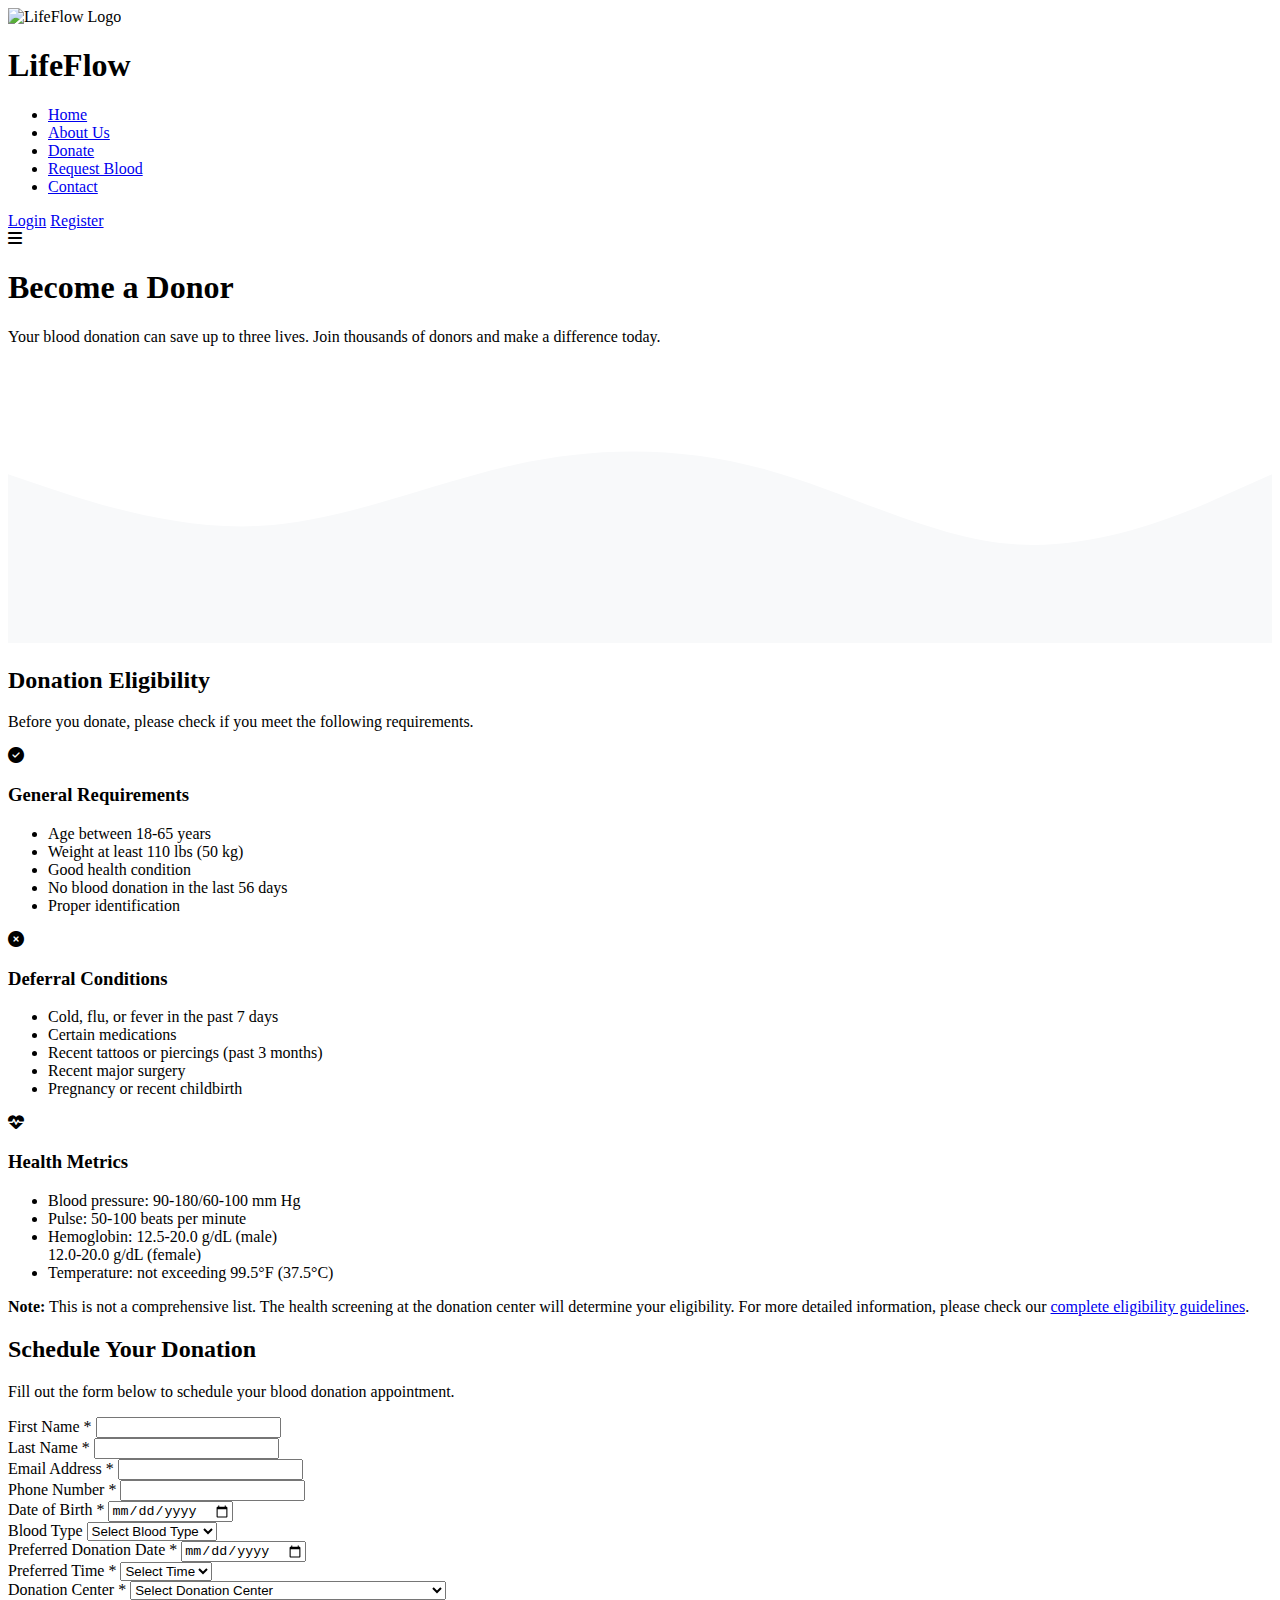
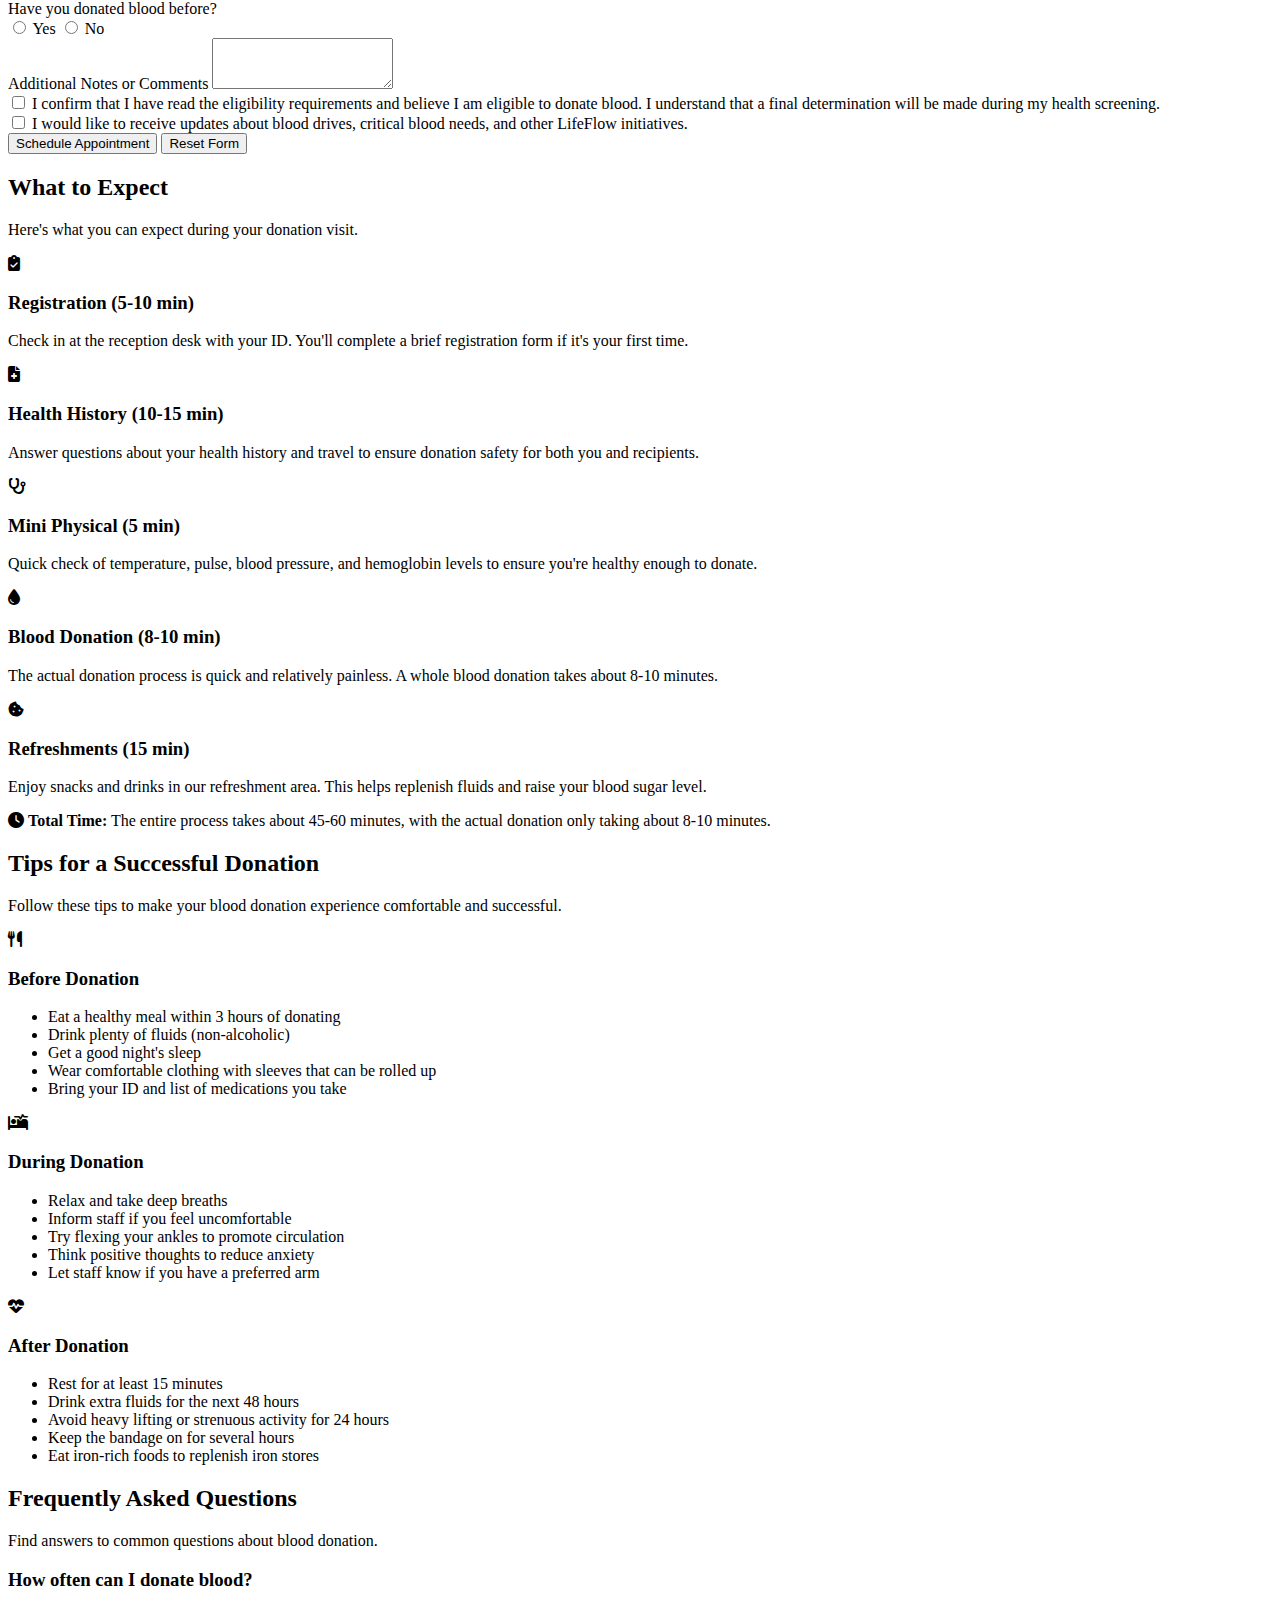
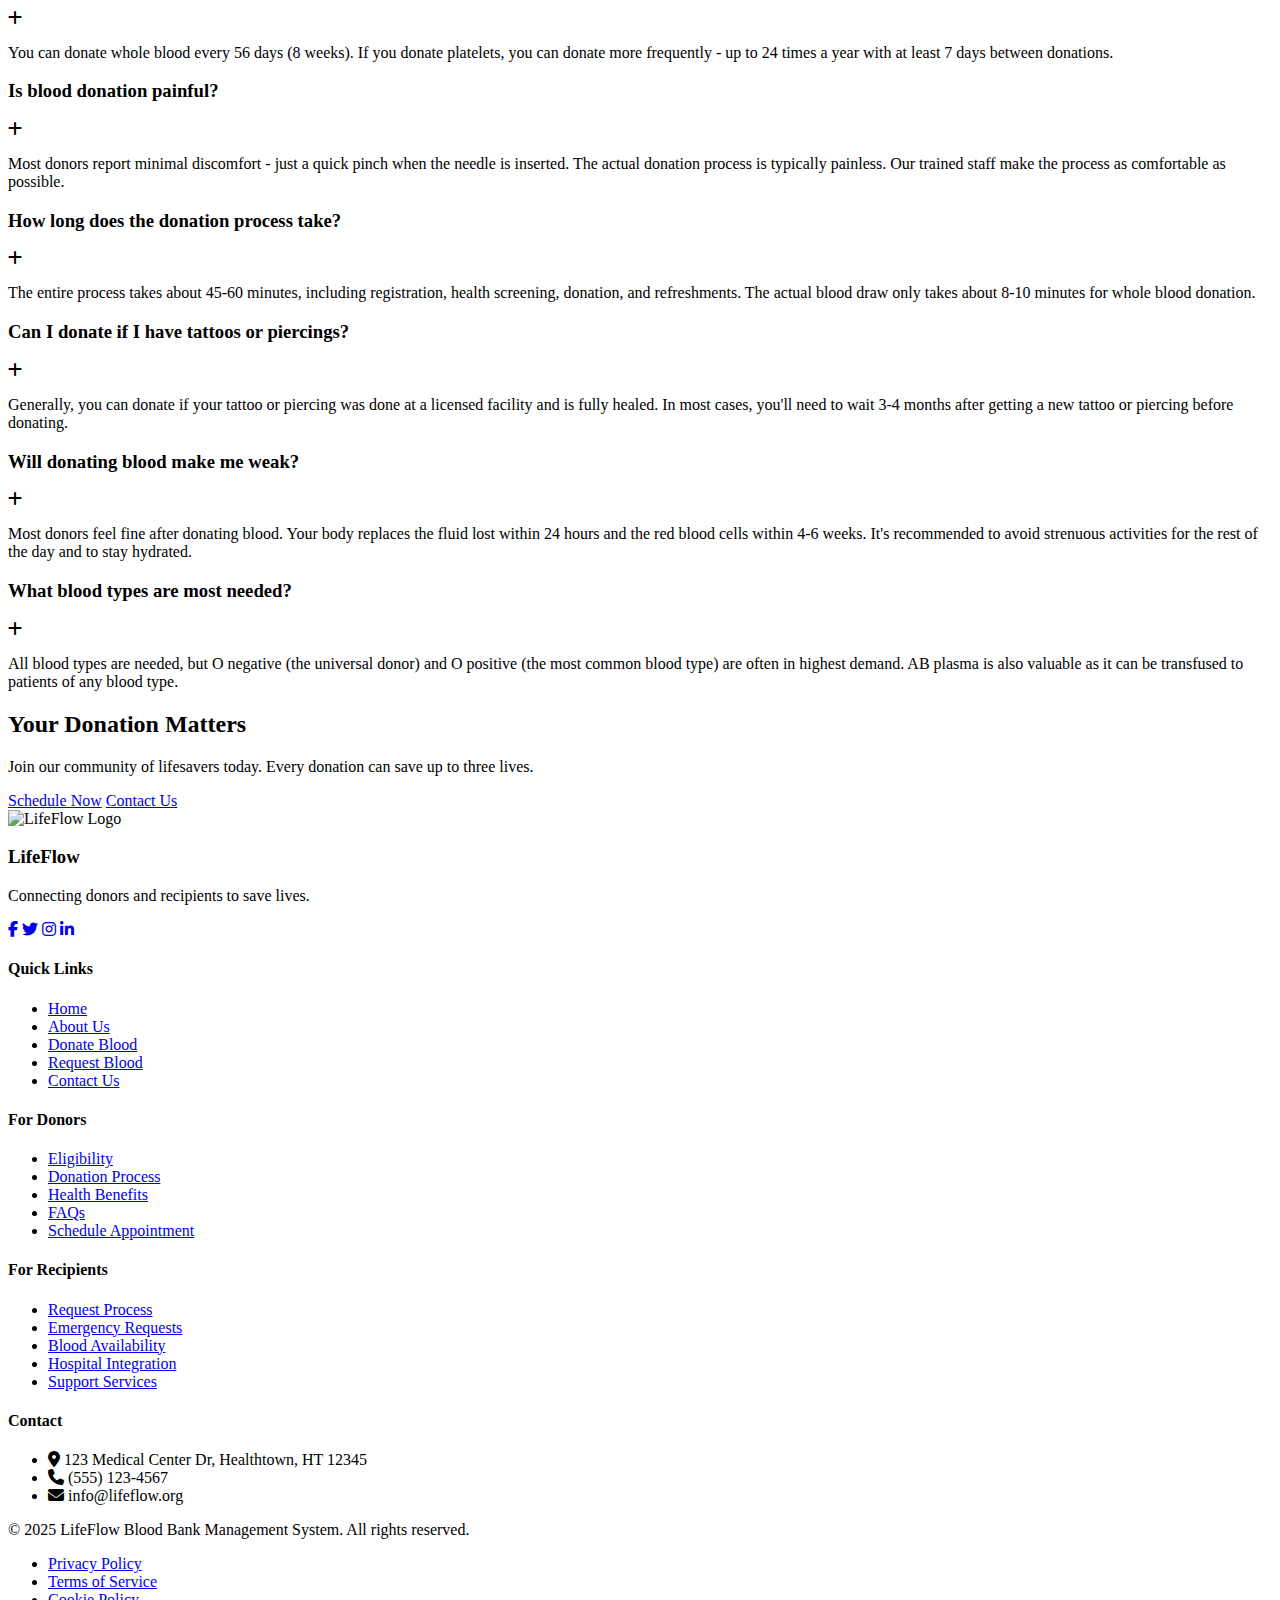
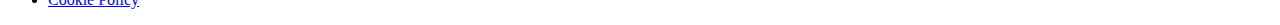
==== donor.html @ 6c585a9f "Create donor.html" ====
<!DOCTYPE html>
<html lang="en">
<head>
    <meta charset="UTF-8">
    <meta name="viewport" content="width=device-width, initial-scale=1.0">
    <title>Donate Blood - LifeFlow</title>
    <link rel="stylesheet" href="donor.css">
    <link rel="stylesheet" href="https://cdnjs.cloudflare.com/ajax/libs/font-awesome/6.4.0/css/all.min.css">
</head>
<body>
    <!-- Navigation -->
    <nav class="navbar">
        <div class="nav-container">
            <div class="logo">
                <img src="https://i.pinimg.com/736x/78/68/ae/7868ae606b11e951f28b683db70d41a6.jpg" alt="LifeFlow Logo">
                <h1>LifeFlow</h1>
            </div>
            
            <ul class="nav-links" id="navLinks">
                <li><a href="index.html">Home</a></li>
                <li><a href="#">About Us</a></li>
                <li><a href="#" class="active">Donate</a></li>
                <li><a href="#">Request Blood</a></li>
                <li><a href="#">Contact</a></li>
            </ul>
            
            <div class="nav-buttons">
                <a href="login.html" class="btn btn-outline">Login</a>
                <a href="register.html" class="btn btn-primary">Register</a>
            </div>
            
            <div class="hamburger" id="hamburger">
                <i class="fas fa-bars"></i>
            </div>
        </div>
    </nav>
    
    <!-- Donate Hero Section -->
    <section class="page-hero">
        <div class="shapes">
            <div class="shape shape-1"></div>
            <div class="shape shape-2"></div>
            <div class="shape shape-3"></div>
            <div class="shape shape-4"></div>
            <div class="shape shape-5"></div>
        </div>
        <div class="hero-content">
            <h1>Become a Donor</h1>
            <p>Your blood donation can save up to three lives. Join thousands of donors and make a difference today.</p>
        </div>
        <div class="hero-wave">
            <svg xmlns="http://www.w3.org/2000/svg" viewBox="0 0 1440 320">
                <path fill="#f8f9fa" fill-opacity="1" d="M0,128L48,144C96,160,192,192,288,186.7C384,181,480,139,576,117.3C672,96,768,96,864,122.7C960,149,1056,203,1152,208C1248,213,1344,171,1392,149.3L1440,128L1440,320L1392,320C1344,320,1248,320,1152,320C1056,320,960,320,864,320C768,320,672,320,576,320C480,320,384,320,288,320C192,320,96,320,48,320L0,320Z"></path>
            </svg>
        </div>
    </section>
    
    <!-- Eligibility Section -->
    <section class="eligibility-section">
        <div class="container">
            <div class="section-title">
                <h2>Donation Eligibility</h2>
                <p>Before you donate, please check if you meet the following requirements.</p>
            </div>
            
            <div class="eligibility-container">
                <div class="eligibility-card">
                    <div class="eligibility-icon">
                        <i class="fas fa-check-circle"></i>
                    </div>
                    <h3>General Requirements</h3>
                    <ul>
                        <li>Age between 18-65 years</li>
                        <li>Weight at least 110 lbs (50 kg)</li>
                        <li>Good health condition</li>
                        <li>No blood donation in the last 56 days</li>
                        <li>Proper identification</li>
                    </ul>
                </div>
                
                <div class="eligibility-card">
                    <div class="eligibility-icon">
                        <i class="fas fa-times-circle"></i>
                    </div>
                    <h3>Deferral Conditions</h3>
                    <ul>
                        <li>Cold, flu, or fever in the past 7 days</li>
                        <li>Certain medications</li>
                        <li>Recent tattoos or piercings (past 3 months)</li>
                        <li>Recent major surgery</li>
                        <li>Pregnancy or recent childbirth</li>
                    </ul>
                </div>
                
                <div class="eligibility-card">
                    <div class="eligibility-icon">
                        <i class="fas fa-heartbeat"></i>
                    </div>
                    <h3>Health Metrics</h3>
                    <ul>
                        <li>Blood pressure: 90-180/60-100 mm Hg</li>
                        <li>Pulse: 50-100 beats per minute</li>
                        <li>Hemoglobin: 12.5-20.0 g/dL (male)<br>12.0-20.0 g/dL (female)</li>
                        <li>Temperature: not exceeding 99.5°F (37.5°C)</li>
                    </ul>
                </div>
            </div>
            
            <div class="eligibility-note">
                <p><strong>Note:</strong> This is not a comprehensive list. The health screening at the donation center will determine your eligibility. For more detailed information, please check our <a href="#">complete eligibility guidelines</a>.</p>
            </div>
        </div>
    </section>
    
    <!-- Donation Form Section -->
    <section class="donation-form-section">
        <div class="container">
            <div class="section-title">
                <h2>Schedule Your Donation</h2>
                <p>Fill out the form below to schedule your blood donation appointment.</p>
            </div>
            
            <div class="form-container">
                <form id="donationForm">
                    <div class="form-row">
                        <div class="form-group">
                            <label for="firstName">First Name <span class="required">*</span></label>
                            <input type="text" id="firstName" name="firstName" required>
                        </div>
                        <div class="form-group">
                            <label for="lastName">Last Name <span class="required">*</span></label>
                            <input type="text" id="lastName" name="lastName" required>
                        </div>
                    </div>
                    
                    <div class="form-row">
                        <div class="form-group">
                            <label for="email">Email Address <span class="required">*</span></label>
                            <input type="email" id="email" name="email" required>
                        </div>
                        <div class="form-group">
                            <label for="phone">Phone Number <span class="required">*</span></label>
                            <input type="tel" id="phone" name="phone" required>
                        </div>
                    </div>
                    
                    <div class="form-row">
                        <div class="form-group">
                            <label for="dob">Date of Birth <span class="required">*</span></label>
                            <input type="date" id="dob" name="dob" required>
                        </div>
                        <div class="form-group">
                            <label for="bloodType">Blood Type</label>
                            <select id="bloodType" name="bloodType">
                                <option value="">Select Blood Type</option>
                                <option value="A+">A+</option>
                                <option value="A-">A-</option>
                                <option value="B+">B+</option>
                                <option value="B-">B-</option>
                                <option value="AB+">AB+</option>
                                <option value="AB-">AB-</option>
                                <option value="O+">O+</option>
                                <option value="O-">O-</option>
                                <option value="unknown">I don't know</option>
                            </select>
                        </div>
                    </div>
                    
                    <div class="form-row">
                        <div class="form-group">
                            <label for="donationDate">Preferred Donation Date <span class="required">*</span></label>
                            <input type="date" id="donationDate" name="donationDate" required>
                        </div>
                        <div class="form-group">
                            <label for="donationTime">Preferred Time <span class="required">*</span></label>
                            <select id="donationTime" name="donationTime" required>
                                <option value="">Select Time</option>
                                <option value="9:00">9:00 AM</option>
                                <option value="10:00">10:00 AM</option>
                                <option value="11:00">11:00 AM</option>
                                <option value="12:00">12:00 PM</option>
                                <option value="13:00">1:00 PM</option>
                                <option value="14:00">2:00 PM</option>
                                <option value="15:00">3:00 PM</option>
                                <option value="16:00">4:00 PM</option>
                                <option value="17:00">5:00 PM</option>
                            </select>
                        </div>
                    </div>
                    
                    <div class="form-row">
                        <div class="form-group full-width">
                            <label for="donationCenter">Donation Center <span class="required">*</span></label>
                            <select id="donationCenter" name="donationCenter" required>
                                <option value="">Select Donation Center</option>
                                <option value="main">LifeFlow Main Center - 123 Medical Center Dr</option>
                                <option value="downtown">Downtown Branch - 456 Central Ave</option>
                                <option value="westside">Westside Medical Plaza - 789 Western Blvd</option>
                                <option value="eastside">Eastside Community Hospital - 321 Eastern Pkwy</option>
                                <option value="mobile">Mobile Blood Drive (Check Calendar)</option>
                            </select>
                        </div>
                    </div>
                    
                    <div class="form-row">
                        <div class="form-group full-width">
                            <label for="previousDonation">Have you donated blood before?</label>
                            <div class="radio-group">
                                <label><input type="radio" name="previousDonation" value="yes"> Yes</label>
                                <label><input type="radio" name="previousDonation" value="no"> No</label>
                            </div>
                        </div>
                    </div>
                    
                    <div class="form-row" id="lastDonationRow" style="display: none;">
                        <div class="form-group full-width">
                            <label for="lastDonation">When was your last donation? (Approximate)</label>
                            <input type="date" id="lastDonation" name="lastDonation">
                        </div>
                    </div>
                    
                    <div class="form-row">
                        <div class="form-group full-width">
                            <label for="additionalNotes">Additional Notes or Comments</label>
                            <textarea id="additionalNotes" name="additionalNotes" rows="3"></textarea>
                        </div>
                    </div>
                    
                    <div class="form-row">
                        <div class="form-group full-width">
                            <label class="checkbox-container">
                                <input type="checkbox" id="termsAgree" name="termsAgree" required>
                                <span class="checkmark"></span>
                                I confirm that I have read the eligibility requirements and believe I am eligible to donate blood. I understand that a final determination will be made during my health screening.
                            </label>
                        </div>
                    </div>
                    
                    <div class="form-row">
                        <div class="form-group full-width">
                            <label class="checkbox-container">
                                <input type="checkbox" id="contactConsent" name="contactConsent">
                                <span class="checkmark"></span>
                                I would like to receive updates about blood drives, critical blood needs, and other LifeFlow initiatives.
                            </label>
                        </div>
                    </div>
                    
                    <div class="form-buttons">
                        <button type="submit" class="btn btn-primary">Schedule Appointment</button>
                        <button type="reset" class="btn btn-outline">Reset Form</button>
                    </div>
                </form>
            </div>
        </div>
    </section>
    
    <!-- What to Expect Section -->
    <section class="expect-section">
        <div class="container">
            <div class="section-title">
                <h2>What to Expect</h2>
                <p>Here's what you can expect during your donation visit.</p>
            </div>
            
            <div class="timeline">
                <div class="timeline-item">
                    <div class="timeline-dot"></div>
                    <div class="timeline-content">
                        <div class="timeline-icon">
                            <i class="fas fa-clipboard-check"></i>
                        </div>
                        <h3>Registration (5-10 min)</h3>
                        <p>Check in at the reception desk with your ID. You'll complete a brief registration form if it's your first time.</p>
                    </div>
                </div>
                
                <div class="timeline-item">
                    <div class="timeline-dot"></div>
                    <div class="timeline-content">
                        <div class="timeline-icon">
                            <i class="fas fa-file-medical"></i>
                        </div>
                        <h3>Health History (10-15 min)</h3>
                        <p>Answer questions about your health history and travel to ensure donation safety for both you and recipients.</p>
                    </div>
                </div>
                
                <div class="timeline-item">
                    <div class="timeline-dot"></div>
                    <div class="timeline-content">
                        <div class="timeline-icon">
                            <i class="fas fa-stethoscope"></i>
                        </div>
                        <h3>Mini Physical (5 min)</h3>
                        <p>Quick check of temperature, pulse, blood pressure, and hemoglobin levels to ensure you're healthy enough to donate.</p>
                    </div>
                </div>
                
                <div class="timeline-item">
                    <div class="timeline-dot"></div>
                    <div class="timeline-content">
                        <div class="timeline-icon">
                            <i class="fas fa-tint"></i>
                        </div>
                        <h3>Blood Donation (8-10 min)</h3>
                        <p>The actual donation process is quick and relatively painless. A whole blood donation takes about 8-10 minutes.</p>
                    </div>
                </div>
                
                <div class="timeline-item">
                    <div class="timeline-dot"></div>
                    <div class="timeline-content">
                        <div class="timeline-icon">
                            <i class="fas fa-cookie-bite"></i>
                        </div>
                        <h3>Refreshments (15 min)</h3>
                        <p>Enjoy snacks and drinks in our refreshment area. This helps replenish fluids and raise your blood sugar level.</p>
                    </div>
                </div>
            </div>
            
            <div class="expect-note">
                <p><i class="fas fa-clock"></i> <strong>Total Time:</strong> The entire process takes about 45-60 minutes, with the actual donation only taking about 8-10 minutes.</p>
            </div>
        </div>
    </section>
    
    <!-- Tips Section -->
    <section class="tips-section">
        <div class="container">
            <div class="section-title">
                <h2>Tips for a Successful Donation</h2>
                <p>Follow these tips to make your blood donation experience comfortable and successful.</p>
            </div>
            
            <div class="tips-container">
                <div class="tip-card">
                    <div class="tip-icon">
                        <i class="fas fa-utensils"></i>
                    </div>
                    <h3>Before Donation</h3>
                    <ul>
                        <li>Eat a healthy meal within 3 hours of donating</li>
                        <li>Drink plenty of fluids (non-alcoholic)</li>
                        <li>Get a good night's sleep</li>
                        <li>Wear comfortable clothing with sleeves that can be rolled up</li>
                        <li>Bring your ID and list of medications you take</li>
                    </ul>
                </div>
                
                <div class="tip-card">
                    <div class="tip-icon">
                        <i class="fas fa-procedures"></i>
                    </div>
                    <h3>During Donation</h3>
                    <ul>
                        <li>Relax and take deep breaths</li>
                        <li>Inform staff if you feel uncomfortable</li>
                        <li>Try flexing your ankles to promote circulation</li>
                        <li>Think positive thoughts to reduce anxiety</li>
                        <li>Let staff know if you have a preferred arm</li>
                    </ul>
                </div>
                
                <div class="tip-card">
                    <div class="tip-icon">
                        <i class="fas fa-heartbeat"></i>
                    </div>
                    <h3>After Donation</h3>
                    <ul>
                        <li>Rest for at least 15 minutes</li>
                        <li>Drink extra fluids for the next 48 hours</li>
                        <li>Avoid heavy lifting or strenuous activity for 24 hours</li>
                        <li>Keep the bandage on for several hours</li>
                        <li>Eat iron-rich foods to replenish iron stores</li>
                    </ul>
                </div>
            </div>
        </div>
    </section>
    
    <!-- FAQ Section -->
    <section class="faq-section">
        <div class="container">
            <div class="section-title">
                <h2>Frequently Asked Questions</h2>
                <p>Find answers to common questions about blood donation.</p>
            </div>
            
            <div class="accordion-container">
                <div class="accordion-item">
                    <div class="accordion-header">
                        <h3>How often can I donate blood?</h3>
                        <span class="accordion-icon"><i class="fas fa-plus"></i></span>
                    </div>
                    <div class="accordion-content">
                        <p>You can donate whole blood every 56 days (8 weeks). If you donate platelets, you can donate more frequently - up to 24 times a year with at least 7 days between donations.</p>
                    </div>
                </div>
                
                <div class="accordion-item">
                    <div class="accordion-header">
                        <h3>Is blood donation painful?</h3>
                        <span class="accordion-icon"><i class="fas fa-plus"></i></span>
                    </div>
                    <div class="accordion-content">
                        <p>Most donors report minimal discomfort - just a quick pinch when the needle is inserted. The actual donation process is typically painless. Our trained staff make the process as comfortable as possible.</p>
                    </div>
                </div>
                
                <div class="accordion-item">
                    <div class="accordion-header">
                        <h3>How long does the donation process take?</h3>
                        <span class="accordion-icon"><i class="fas fa-plus"></i></span>
                    </div>
                    <div class="accordion-content">
                        <p>The entire process takes about 45-60 minutes, including registration, health screening, donation, and refreshments. The actual blood draw only takes about 8-10 minutes for whole blood donation.</p>
                    </div>
                </div>
                
                <div class="accordion-item">
                    <div class="accordion-header">
                        <h3>Can I donate if I have tattoos or piercings?</h3>
                        <span class="accordion-icon"><i class="fas fa-plus"></i></span>
                    </div>
                    <div class="accordion-content">
                        <p>Generally, you can donate if your tattoo or piercing was done at a licensed facility and is fully healed. In most cases, you'll need to wait 3-4 months after getting a new tattoo or piercing before donating.</p>
                    </div>
                </div>
                
                <div class="accordion-item">
                    <div class="accordion-header">
                        <h3>Will donating blood make me weak?</h3>
                        <span class="accordion-icon"><i class="fas fa-plus"></i></span>
                    </div>
                    <div class="accordion-content">
                        <p>Most donors feel fine after donating blood. Your body replaces the fluid lost within 24 hours and the red blood cells within 4-6 weeks. It's recommended to avoid strenuous activities for the rest of the day and to stay hydrated.</p>
                    </div>
                </div>
                
                <div class="accordion-item">
                    <div class="accordion-header">
                        <h3>What blood types are most needed?</h3>
                        <span class="accordion-icon"><i class="fas fa-plus"></i></span>
                    </div>
                    <div class="accordion-content">
                        <p>All blood types are needed, but O negative (the universal donor) and O positive (the most common blood type) are often in highest demand. AB plasma is also valuable as it can be transfused to patients of any blood type.</p>
                    </div>
                </div>
            </div>
        </div>
    </section>
    
    <!-- Call to Action -->
    <section class="cta-section">
        <div class="container">
            <div class="cta-content">
                <h2>Your Donation Matters</h2>
                <p>Join our community of lifesavers today. Every donation can save up to three lives.</p>
                <div class="cta-buttons">
                    <a href="#" class="btn btn-primary">Schedule Now</a>
                    <a href="#" class="btn btn-outline-light">Contact Us</a>
                </div>
            </div>
        </div>
    </section>
    
    <!-- Footer -->
    <footer class="footer">
        <div class="container">
            <div class="footer-content">
                <div class="footer-logo">
                    <img src="https://i.pinimg.com/736x/78/68/ae/7868ae606b11e951f28b683db70d41a6.jpg" alt="LifeFlow Logo">
                    <h3>LifeFlow</h3>
                    <p>Connecting donors and recipients to save lives.</p>
                    <div class="social-icons">
                        <a href="#"><i class="fab fa-facebook-f"></i></a>
                        <a href="#"><i class="fab fa-twitter"></i></a>
                        <a href="#"><i class="fab fa-instagram"></i></a>
                        <a href="#"><i class="fab fa-linkedin-in"></i></a>
                    </div>
                </div>
                
                <div class="footer-links">
                    <div class="footer-links-column">
                        <h4>Quick Links</h4>
                        <ul>
                            <li><a href="index.html">Home</a></li>
                            <li><a href="#">About Us</a></li>
                            <li><a href="#">Donate Blood</a></li>
                            <li><a href="#">Request Blood</a></li>
                            <li><a href="#">Contact Us</a></li>
                        </ul>
                    </div>
                    
                    <div class="footer-links-column">
                        <h4>For Donors</h4>
                        <ul>
                            <li><a href="#">Eligibility</a></li>
                            <li><a href="#">Donation Process</a></li>
                            <li><a href="#">Health Benefits</a></li>
                            <li><a href="#">FAQs</a></li>
                            <li><a href="#">Schedule Appointment</a></li>
                        </ul>
                    </div>
                    
                    <div class="footer-links-column">
                        <h4>For Recipients</h4>
                        <ul>
                            <li><a href="#">Request Process</a></li>
                            <li><a href="#">Emergency Requests</a></li>
                            <li><a href="#">Blood Availability</a></li>
                            <li><a href="#">Hospital Integration</a></li>
                            <li><a href="#">Support Services</a></li>
                        </ul>
                    </div>
                    
                    <div class="footer-links-column">
                        <h4>Contact</h4>
                        <ul class="contact-info">
                            <li><i class="fas fa-map-marker-alt"></i> 123 Medical Center Dr, Healthtown, HT 12345</li>
                            <li><i class="fas fa-phone"></i> (555) 123-4567</li>
                            <li><i class="fas fa-envelope"></i> info@lifeflow.org</li>
                        </ul>
                    </div>
                </div>
            </div>
            
            <div class="footer-bottom">
                <p>&copy; 2025 LifeFlow Blood Bank Management System. All rights reserved.</p>
                <ul class="footer-bottom-links">
                    <li><a href="#">Privacy Policy</a></li>
                    <li><a href="#">Terms of Service</a></li>
                    <li><a href="#">Cookie Policy</a></li>
                </ul>
            </div>
        </div>
    </footer>
    
    <script>
        document.addEventListener('DOMContentLoaded', function() {
            // Mobile Navigation Toggle
            const hamburger = document.getElementById('hamburger');
            const navLinks = document.getElementById('navLinks');
            
            if (hamburger && navLinks) {
                hamburger.addEventListener('click', function() {
                    navLinks.classList.toggle('active');
                });
            }
            
            // Show/hide last donation date field based on previous donation selection
            const previousDonationRadios = document.querySelectorAll('input[name="previousDonation"]');
            const lastDonationRow = document.getElementById('lastDonationRow');
            
            previousDonationRadios.forEach(radio => {
                radio.addEventListener('change', function() {
                    if (this.value === 'yes') {
                        lastDonationRow.style.display = 'flex';
                    } else {
                        lastDonationRow.style.display = 'none';
                    }
                });
            });
            
            // Form validation and submission
            const donationForm = document.getElementById('donationForm');
            
            if (donationForm) {
                donationForm.addEventListener('submit', function(e) {
                    e.preventDefault();
                    
                    // Basic validation
                    const firstName = document.getElementById('firstName').value;
                    const lastName = document.getElementById('lastName').value;
                    const email = document.getElementById('email').value;
                    const phone = document.getElementById('phone').value;
                    const dob = document.getElementById('dob').value;
                    const donationDate = document.getElementById('donationDate').value;
                    const donationTime = document.getElementById('donationTime').value;
                    const donationCenter = document.getElementById('donationCenter').value;
                    const termsAgree = document.getElementById('termsAgree').checked;
                    
                    if (!firstName || !lastName || !email || !phone || !dob || !donationDate || !donationTime || !donationCenter || !termsAgree) {
                        alert('Please fill in all required fields.');
                        return;
                    }
                    
                    // Calculate age from DOB
                    const birthDate = new Date(dob);
                    const today = new Date();
                    let age = today.getFullYear() - birthDate.getFullYear();
                    const monthDiff = today.getMonth() - birthDate.getMonth();
                    
                    if (monthDiff < 0 || (monthDiff === 0 && today.getDate() < birthDate.getDate())) {
                        age--;
                    }
                    
                    // Check age eligibility
                    if (age < 18 || age > 65) {
                        alert('You must be between 18 and 65 years old to donate blood.');
                        return;
                    }
                    
                    // Validate email format
                    const emailPattern = /^[^\s@]+@[^\s@]+\.[^\s@]+$/;
                    if (!emailPattern.test(email)) {
                        alert('Please enter a valid email address.');
                        return;
                    }
                    
                    // Check that donation date is not in the past
                    const selectedDate = new Date(donationDate);
                    if (selectedDate < new Date().setHours(0, 0, 0, 0)) {
                        alert('Please select a future date for your donation.');
                        return;
                    }
                    
                    // If everything is valid, show success message
                    alert('Thank you! Your donation appointment has been scheduled. You will receive a confirmation email shortly.');
                    donationForm.reset();
                });
            }
            
            // Accordion functionality for FAQs
            const accordionHeaders = document.querySelectorAll('.accordion-header');
            
            accordionHeaders.forEach(header => {
                header.addEventListener('click', function() {
                    this.classList.toggle('active');
                    const content = this.nextElementSibling;
                    const icon = this.querySelector('.accordion-icon i');
                    
                    if (content.style.maxHeight) {
                        content.style.maxHeight = null;
                        icon.classList.remove('fa-minus');
                        icon.classList.add('fa-plus');
                    } else {
                        content.style.maxHeight = content.scrollHeight + 'px';
                        icon.classList.remove('fa-plus');
                        icon.classList.add('fa-minus');
                    }
                });
            });
            
            // Scroll animations
            const elementsToAnimate = document.querySelectorAll('.eligibility-card, .tip-card, .timeline-item, .section-title');
            
            const observer = new IntersectionObserver((entries) => {
                entries.forEach(entry => {
                    if (entry.isIntersecting) {
                        entry.target.classList.add('animate');
                        observer.unobserve(entry.target);
                    }
                });
            }, {
                threshold: 0.1
            });
            
            elementsToAnimate.forEach(element => {
                observer.observe(element);
            });
        });
    </script>
</body>
</html>
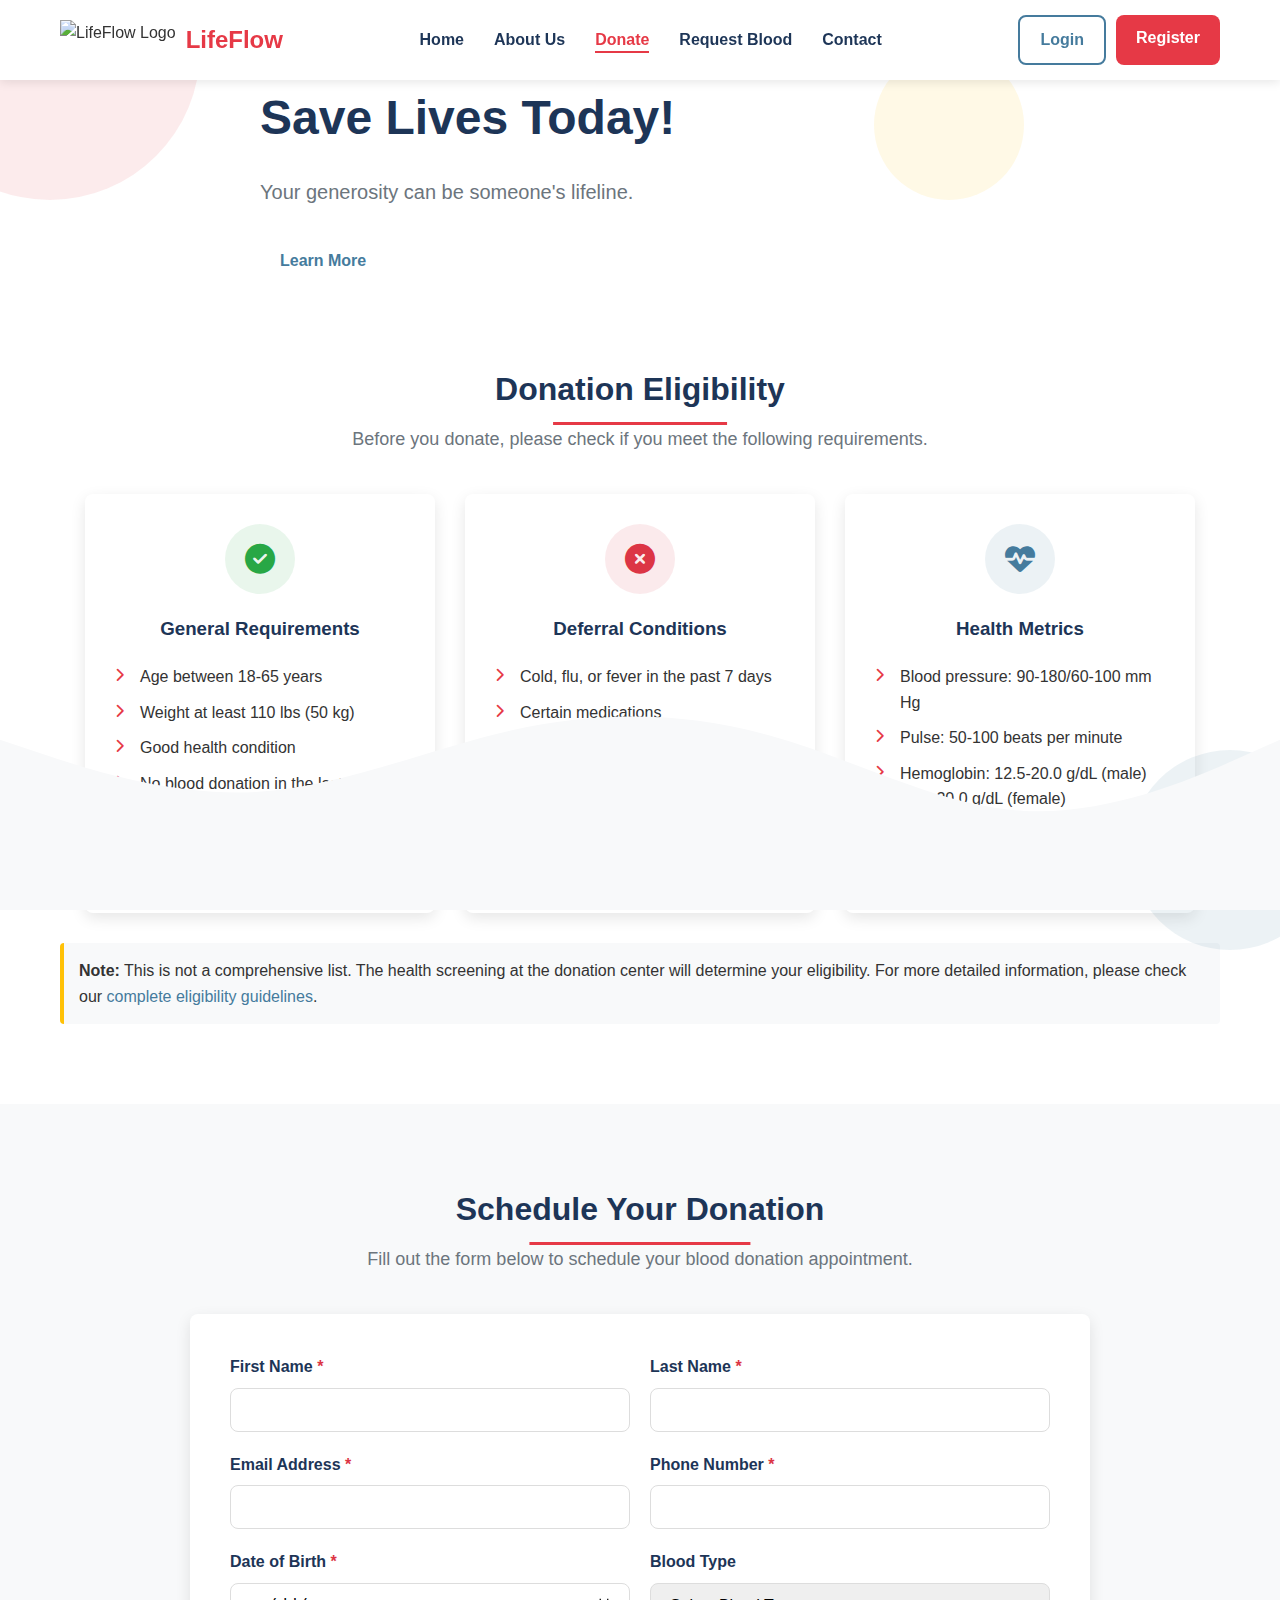
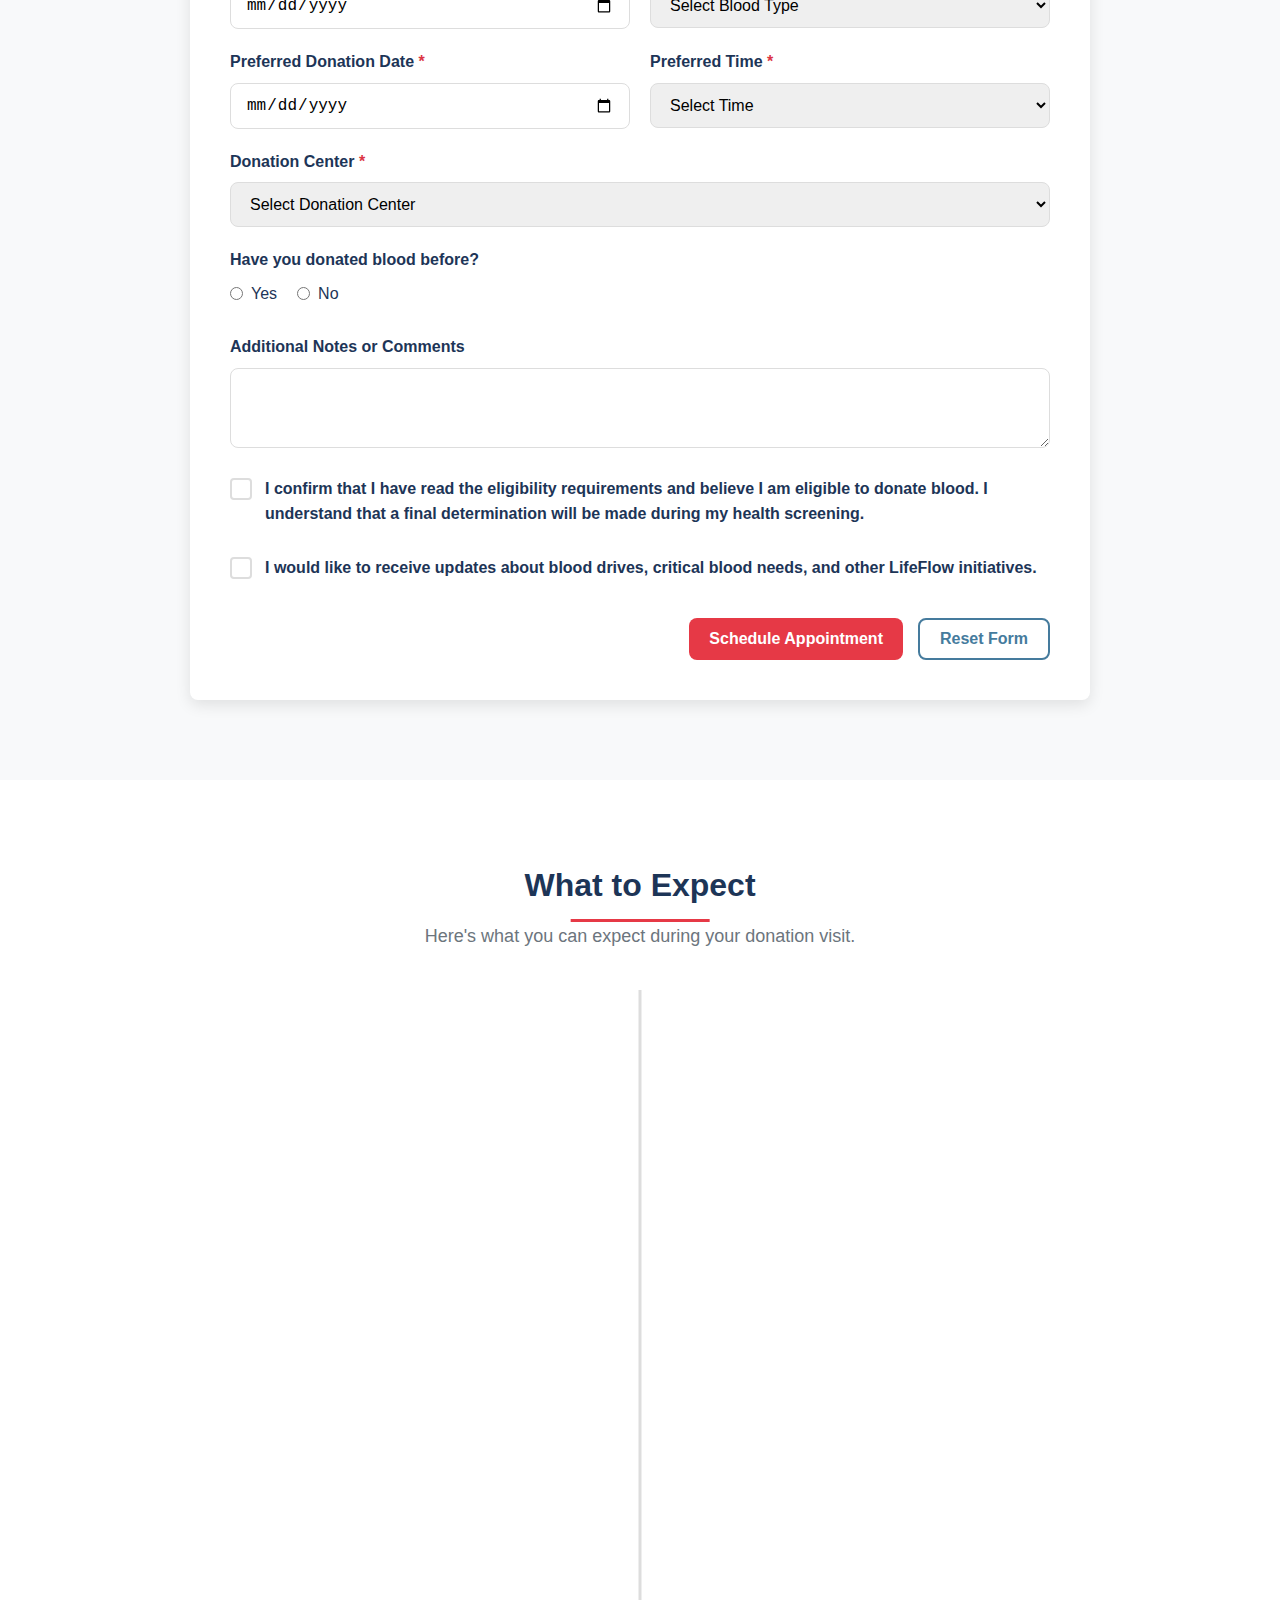
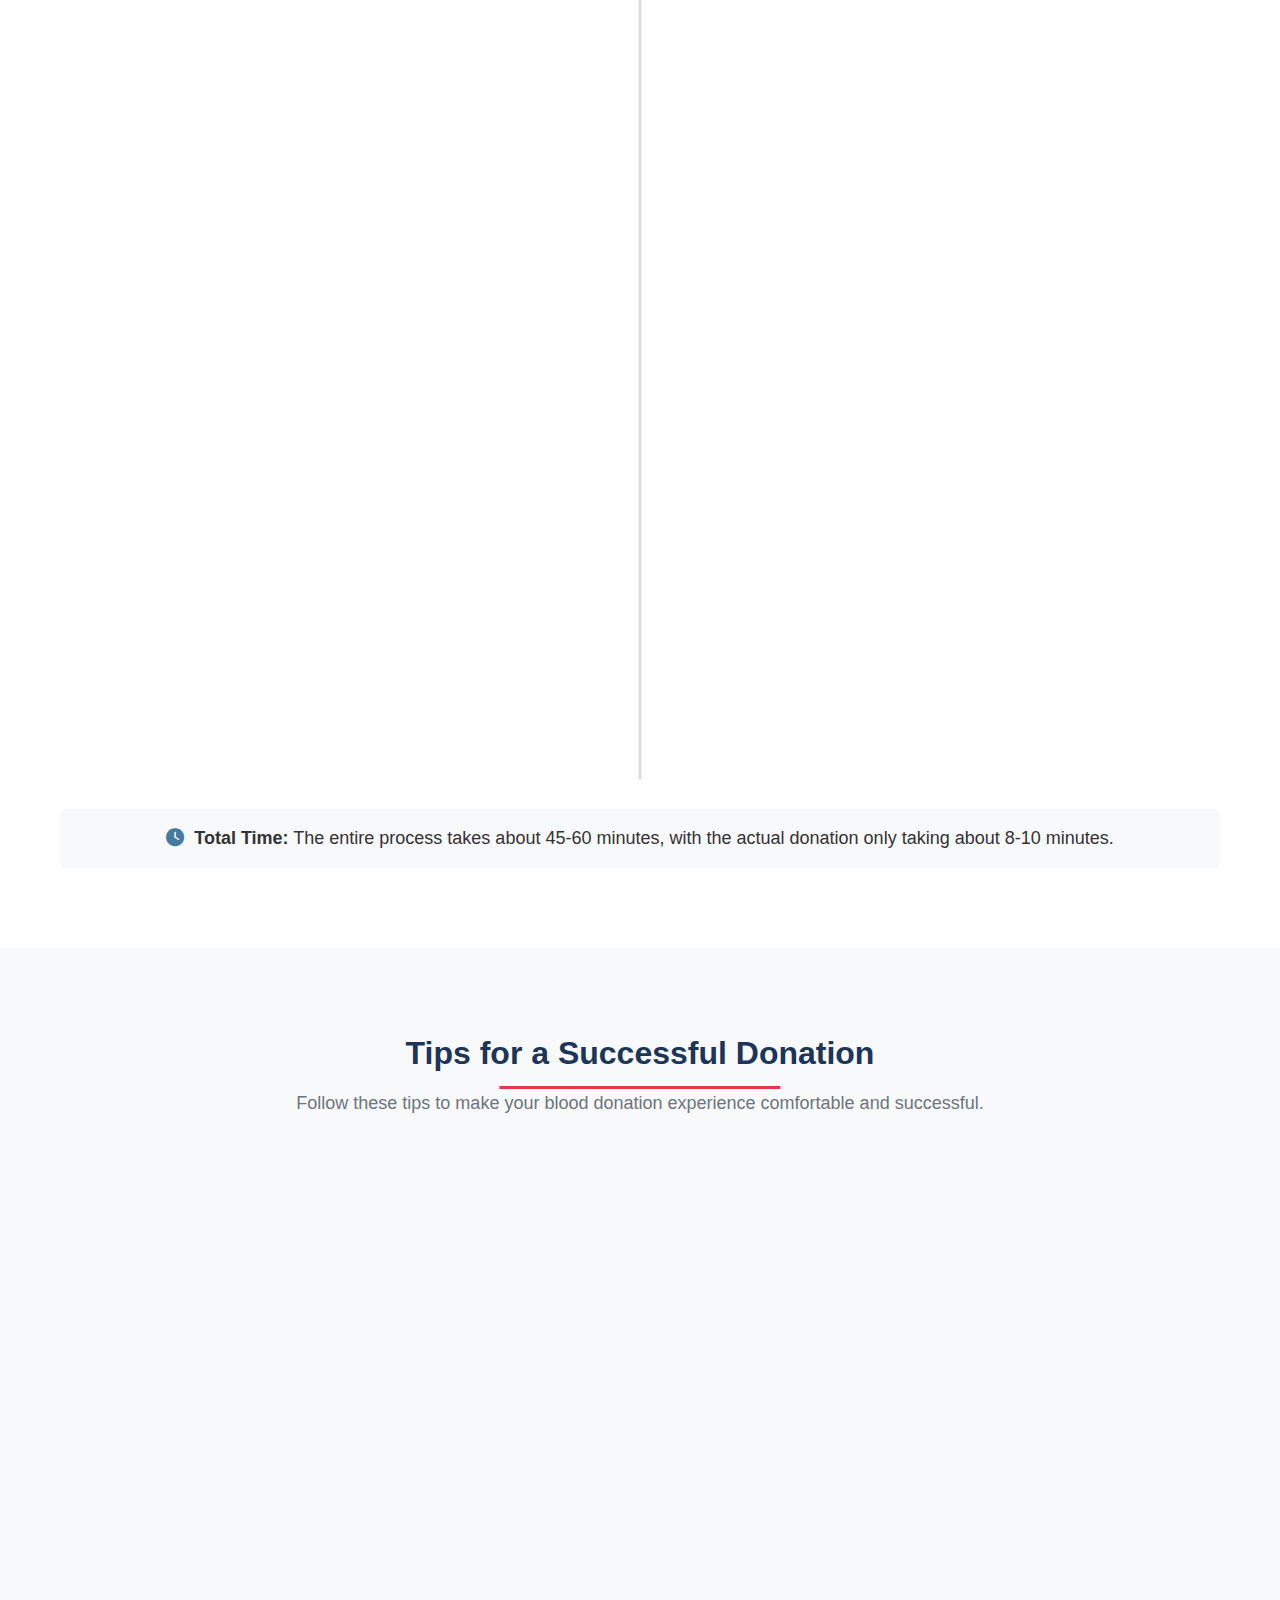
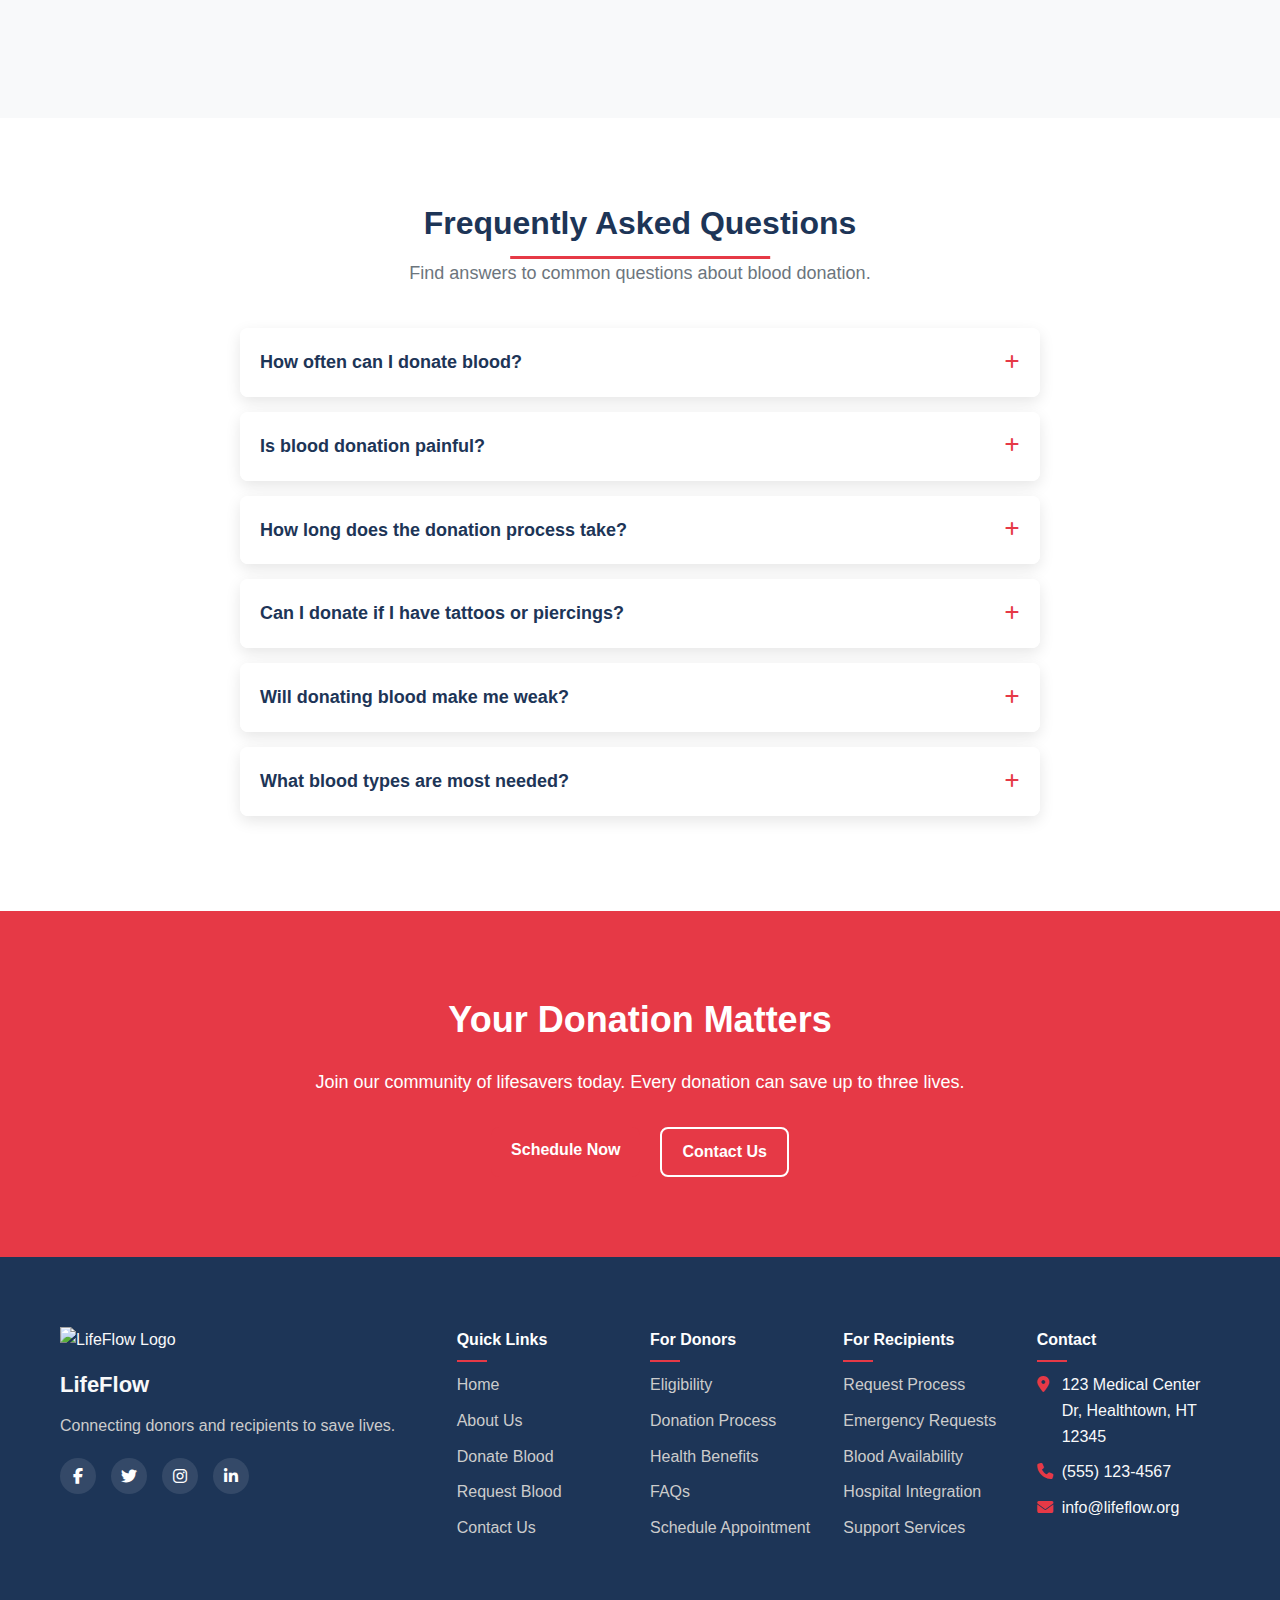
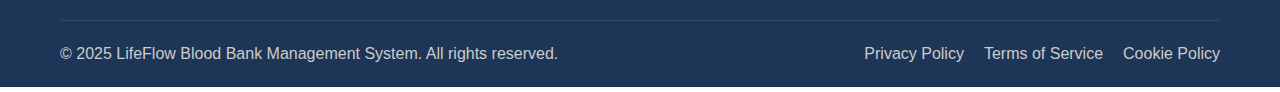
==== commit 15bbf13e: "Update donor.html" ====
--- a/donor.html
+++ b/donor.html
@@ -17,9 +17,9 @@
             </div>
             
             <ul class="nav-links" id="navLinks">
-                <li><a href="index.html">Home</a></li>
+                <li><a href="main.html" >Home</a></li>
                 <li><a href="#">About Us</a></li>
-                <li><a href="#" class="active">Donate</a></li>
+                <li><a href="donor.html" class="active">Donate</a></li>
                 <li><a href="#">Request Blood</a></li>
                 <li><a href="#">Contact</a></li>
             </ul>
@@ -35,18 +35,20 @@
         </div>
     </nav>
     
-    <!-- Donate Hero Section -->
-    <section class="page-hero">
+    <!-- Hero Section -->
+    <section class="hero">
         <div class="shapes">
             <div class="shape shape-1"></div>
             <div class="shape shape-2"></div>
             <div class="shape shape-3"></div>
             <div class="shape shape-4"></div>
-            <div class="shape shape-5"></div>
         </div>
         <div class="hero-content">
-            <h1>Become a Donor</h1>
-            <p>Your blood donation can save up to three lives. Join thousands of donors and make a difference today.</p>
+            <h1>Save Lives Today!</h1>
+            <p>Your generosity can be someone's lifeline.</p>
+            <div class="hero-buttons">
+                <a href="#" class="btn btn-secondary">Learn More</a>
+            </div>
         </div>
         <div class="hero-wave">
             <svg xmlns="http://www.w3.org/2000/svg" viewBox="0 0 1440 320">
--- a/donor.css
+++ b/donor.css
@@ -0,0 +1,1058 @@
+/* Global Styles */
+:root {
+    --primary-color: #e63946;
+    --secondary-color: #457b9d;
+    --light-color: #f8f9fa;
+    --dark-color: #1d3557;
+    --gray-color: #6c757d;
+    --success-color: #28a745;
+    --warning-color: #ffc107;
+    --danger-color: #dc3545;
+    --box-shadow: 0 5px 15px rgba(0, 0, 0, 0.1);
+    --transition: all 0.3s ease;
+    --border-radius: 8px;
+}
+
+* {
+    margin: 0;
+    padding: 0;
+    box-sizing: border-box;
+}
+
+body {
+    font-family: 'Segoe UI', Tahoma, Geneva, Verdana, sans-serif;
+    line-height: 1.6;
+    color: #333;
+    background-color: #fff;
+}
+
+a {
+    text-decoration: none;
+    color: var(--secondary-color);
+    transition: var(--transition);
+}
+
+a:hover {
+    color: var(--primary-color);
+}
+
+ul {
+    list-style: none;
+}
+
+.container {
+    width: 100%;
+    max-width: 1200px;
+    margin: 0 auto;
+    padding: 0 20px;
+}
+
+.section-title {
+    text-align: center;
+    margin-bottom: 40px;
+}
+
+.section-title h2 {
+    font-size: 32px;
+    color: var(--dark-color);
+    margin-bottom: 10px;
+    position: relative;
+    display: inline-block;
+}
+
+.section-title h2::after {
+    content: '';
+    position: absolute;
+    width: 60%;
+    height: 3px;
+    background-color: var(--primary-color);
+    bottom: -10px;
+    left: 50%;
+    transform: translateX(-50%);
+}
+
+.section-title p {
+    color: var(--gray-color);
+    font-size: 18px;
+}
+
+/* Button Styles */
+.btn {
+    display: inline-block;
+    padding: 10px 20px;
+    border-radius: var(--border-radius);
+    font-weight: 600;
+    text-align: center;
+    cursor: pointer;
+    transition: var(--transition);
+    border: none;
+    font-size: 16px;
+}
+
+.btn-primary {
+    background-color: var(--primary-color);
+    color: white;
+}
+
+.btn-primary:hover {
+    background-color: #d62e3d;
+    color: white;
+}
+
+.btn-outline {
+    background-color: transparent;
+    border: 2px solid var(--secondary-color);
+    color: var(--secondary-color);
+}
+
+.btn-outline:hover {
+    background-color: var(--secondary-color);
+    color: white;
+}
+
+.btn-outline-light {
+    background-color: transparent;
+    border: 2px solid white;
+    color: white;
+}
+
+.btn-outline-light:hover {
+    background-color: white;
+    color: var(--primary-color);
+}
+
+/* Navigation */
+.navbar {
+    background-color: white;
+    box-shadow: 0 2px 10px rgba(0, 0, 0, 0.1);
+    position: sticky;
+    top: 0;
+    z-index: 100;
+}
+
+.nav-container {
+    display: flex;
+    justify-content: space-between;
+    align-items: center;
+    padding: 15px 20px;
+    max-width: 1200px;
+    margin: 0 auto;
+}
+
+.logo {
+    display: flex;
+    align-items: center;
+}
+
+.logo img {
+    height: 40px;
+    margin-right: 10px;
+}
+
+.logo h1 {
+    color: var(--primary-color);
+    font-size: 24px;
+    font-weight: 700;
+}
+
+.nav-links {
+    display: flex;
+    align-items: center;
+}
+
+.nav-links li {
+    margin: 0 15px;
+}
+
+.nav-links a {
+    color: var(--dark-color);
+    font-weight: 600;
+    position: relative;
+    padding: 5px 0;
+}
+
+.nav-links a:after {
+    content: '';
+    position: absolute;
+    width: 0;
+    height: 2px;
+    background-color: var(--primary-color);
+    bottom: 0;
+    left: 0;
+    transition: width 0.3s ease;
+}
+
+.nav-links a:hover:after,
+.nav-links a.active:after {
+    width: 100%;
+}
+
+.nav-links a.active {
+    color: var(--primary-color);
+}
+
+.nav-buttons {
+    display: flex;
+    gap: 10px;
+}
+
+.hamburger {
+    display: none;
+    cursor: pointer;
+    font-size: 24px;
+    color: var(--dark-color);
+}
+
+/* Page Hero Section */
+.page-hero {
+    position: relative;
+    padding: 100px 0 120px;
+    text-align: center;
+    overflow: hidden;
+    background-color: #f1f8fe;
+}
+
+.hero-content {
+    position: relative;
+    z-index: 2;
+    max-width: 800px;
+    margin: 0 auto;
+    padding: 0 20px;
+}
+
+.hero-content h1 {
+    font-size: 48px;
+    color: var(--dark-color);
+    margin-bottom: 20px;
+    animation: fadeInUp 1s ease;
+}
+
+.hero-content p {
+    font-size: 20px;
+    color: var(--gray-color);
+    margin-bottom: 30px;
+    animation: fadeInUp 1.2s ease;
+}
+
+.shapes {
+    position: absolute;
+    width: 100%;
+    height: 100%;
+    top: 0;
+    left: 0;
+    z-index: 1;
+}
+
+.shape {
+    position: absolute;
+    opacity: 0.1;
+}
+
+.shape-1 {
+    width: 300px;
+    height: 300px;
+    border-radius: 50%;
+    background-color: var(--primary-color);
+    top: -100px;
+    left: -100px;
+}
+
+.shape-2 {
+    width: 200px;
+    height: 200px;
+    border-radius: 50%;
+    background-color: var(--secondary-color);
+    bottom: -50px;
+    right: -50px;
+}
+
+.shape-3 {
+    width: 150px;
+    height: 150px;
+    border-radius: 50%;
+    background-color: var(--warning-color);
+    top: 50px;
+    right: 20%;
+}
+.shape-4 {
+    width: 150px;
+    height: 150px;
+    border-radius: 50%;
+    background-color: var(--territiory-color);
+    top: 50px;
+    right: 20%;
+}
+.shape-5 {
+    width: 150px;
+    height: 150px;
+    border-radius: 50%;
+    background-color: var(--warning-color);
+    top: 50px;
+    right: 20%;
+}
+
+.hero-wave {
+    position: absolute;
+    bottom: -10px;
+    left: 0;
+    width: 100%;
+    line-height: 0;
+    z-index: 2;
+}
+
+/* Eligibility Section */
+.eligibility-section {
+    padding: 80px 0;
+    background-color: #fff;
+}
+
+.eligibility-container {
+    display: flex;
+    flex-wrap: wrap;
+    justify-content: center;
+    gap: 30px;
+}
+
+.eligibility-card {
+    flex: 1;
+    min-width: 300px;
+    max-width: 350px;
+    padding: 30px;
+    border-radius: var(--border-radius);
+    box-shadow: var(--box-shadow);
+    background-color: #fff;
+    transition: var(--transition);
+    transform: translateY(20px);
+    opacity: 0;
+}
+
+.eligibility-card.animate {
+    transform: translateY(0);
+    opacity: 1;
+}
+
+.eligibility-card:hover {
+    transform: translateY(-10px);
+}
+
+.eligibility-icon {
+    width: 70px;
+    height: 70px;
+    border-radius: 50%;
+    display: flex;
+    align-items: center;
+    justify-content: center;
+    margin: 0 auto 20px;
+    font-size: 30px;
+}
+
+.eligibility-card:nth-child(1) .eligibility-icon {
+    background-color: rgba(40, 167, 69, 0.1);
+    color: var(--success-color);
+}
+
+.eligibility-card:nth-child(2) .eligibility-icon {
+    background-color: rgba(220, 53, 69, 0.1);
+    color: var(--danger-color);
+}
+
+.eligibility-card:nth-child(3) .eligibility-icon {
+    background-color: rgba(69, 123, 157, 0.1);
+    color: var(--secondary-color);
+}
+
+.eligibility-card h3 {
+    text-align: center;
+    margin-bottom: 20px;
+    color: var(--dark-color);
+}
+
+.eligibility-card ul li {
+    margin-bottom: 10px;
+    position: relative;
+    padding-left: 25px;
+}
+
+.eligibility-card ul li:before {
+    content: "\f054";
+    font-family: "Font Awesome 6 Free";
+    font-weight: 900;
+    position: absolute;
+    left: 0;
+    color: var(--primary-color);
+    font-size: 14px;
+}
+
+.eligibility-note {
+    margin-top: 30px;
+    padding: 15px;
+    background-color: #f8f9fa;
+    border-left: 4px solid var(--warning-color);
+    border-radius: 4px;
+}
+
+/* Donation Form Section */
+.donation-form-section {
+    padding: 80px 0;
+    background-color: #f8f9fa;
+}
+
+.form-container {
+    max-width: 900px;
+    margin: 0 auto;
+    padding: 40px;
+    background-color: #fff;
+    box-shadow: var(--box-shadow);
+    border-radius: var(--border-radius);
+}
+
+.form-row {
+    display: flex;
+    flex-wrap: wrap;
+    margin-bottom: 20px;
+    gap: 20px;
+}
+
+.form-group {
+    flex: 1;
+    min-width: 250px;
+}
+
+.form-group.full-width {
+    flex-basis: 100%;
+}
+
+.form-group label {
+    display: block;
+    margin-bottom: 8px;
+    font-weight: 600;
+    color: var(--dark-color);
+}
+
+.form-group input,
+.form-group select,
+.form-group textarea {
+    width: 100%;
+    padding: 12px 15px;
+    border: 1px solid #ddd;
+    border-radius: var(--border-radius);
+    font-size: 16px;
+    transition: var(--transition);
+}
+
+.form-group input:focus,
+.form-group select:focus,
+.form-group textarea:focus {
+    border-color: var(--secondary-color);
+    outline: none;
+    box-shadow: 0 0 0 3px rgba(69, 123, 157, 0.2);
+}
+
+.radio-group {
+    display: flex;
+    gap: 20px;
+}
+
+.radio-group label {
+    display: flex;
+    align-items: center;
+    cursor: pointer;
+    font-weight: 400;
+}
+
+.radio-group input[type="radio"] {
+    width: auto;
+    margin-right: 8px;
+}
+
+.checkbox-container {
+    display: flex;
+    align-items: flex-start;
+    position: relative;
+    padding-left: 35px;
+    cursor: pointer;
+    font-weight: 400;
+    user-select: none;
+}
+
+.checkbox-container input {
+    position: absolute;
+    opacity: 0;
+    cursor: pointer;
+    height: 0;
+    width: 0;
+}
+
+.checkmark {
+    position: absolute;
+    top: 2px;
+    left: 0;
+    height: 22px;
+    width: 22px;
+    background-color: #fff;
+    border: 2px solid #ddd;
+    border-radius: 4px;
+}
+
+.checkbox-container:hover input ~ .checkmark {
+    border-color: var(--secondary-color);
+}
+
+.checkbox-container input:checked ~ .checkmark {
+    background-color: var(--secondary-color);
+    border-color: var(--secondary-color);
+}
+
+.checkmark:after {
+    content: "";
+    position: absolute;
+    display: none;
+}
+
+.checkbox-container input:checked ~ .checkmark:after {
+    display: block;
+}
+
+.checkbox-container .checkmark:after {
+    left: 7px;
+    top: 3px;
+    width: 5px;
+    height: 10px;
+    border: solid white;
+    border-width: 0 2px 2px 0;
+    transform: rotate(45deg);
+}
+
+.form-buttons {
+    display: flex;
+    justify-content: flex-end;
+    gap: 15px;
+    margin-top: 30px;
+}
+
+.required {
+    color: var(--danger-color);
+}
+
+/* What to Expect Section */
+.expect-section {
+    padding: 80px 0;
+    background-color: #fff;
+}
+
+.timeline {
+    position: relative;
+    max-width: 900px;
+    margin: 0 auto;
+    padding: 40px 0;
+}
+
+.timeline:before {
+    content: '';
+    position: absolute;
+    height: 100%;
+    width: 3px;
+    background-color: #ddd;
+    left: 50%;
+    top: 0;
+    transform: translateX(-50%);
+}
+
+.timeline-item {
+    position: relative;
+    margin-bottom: 50px;
+    opacity: 0;
+    transform: translateY(20px);
+    transition: all 0.8s ease;
+}
+
+.timeline-item.animate {
+    opacity: 1;
+    transform: translateY(0);
+}
+
+.timeline-item:last-child {
+    margin-bottom: 0;
+}
+
+.timeline-dot {
+    width: 20px;
+    height: 20px;
+    background-color: var(--primary-color);
+    border-radius: 50%;
+    position: absolute;
+    left: 50%;
+    top: 15px;
+    transform: translateX(-50%);
+    z-index: 2;
+}
+
+.timeline-content {
+    width: calc(50% - 40px);
+    padding: 20px;
+    background-color: #fff;
+    border-radius: var(--border-radius);
+    box-shadow: var(--box-shadow);
+    position: relative;
+}
+
+.timeline-item:nth-child(odd) .timeline-content {
+    margin-left: auto;
+}
+
+.timeline-item:nth-child(even) .timeline-content {
+    margin-right: auto;
+}
+
+.timeline-icon {
+    width: 50px;
+    height: 50px;
+    background-color: #f8f9fa;
+    border-radius: 50%;
+    display: flex;
+    align-items: center;
+    justify-content: center;
+    color: var(--primary-color);
+    font-size: 20px;
+    margin-bottom: 15px;
+}
+
+.timeline-content h3 {
+    color: var(--dark-color);
+    margin-bottom: 10px;
+}
+
+.expect-note {
+    text-align: center;
+    margin-top: 30px;
+    padding: 15px;
+    background-color: #f8f9fa;
+    border-radius: var(--border-radius);
+    font-size: 18px;
+}
+
+.expect-note i {
+    color: var(--secondary-color);
+    margin-right: 5px;
+}
+
+/* Tips Section */
+.tips-section {
+    padding: 80px 0;
+    background-color: #f8f9fa;
+}
+
+.tips-container {
+    display: flex;
+    flex-wrap: wrap;
+    justify-content: center;
+    gap: 30px;
+}
+
+.tip-card {
+    flex: 1;
+    min-width: 300px;
+    max-width: 350px;
+    padding: 30px;
+    border-radius: var(--border-radius);
+    box-shadow: var(--box-shadow);
+    background-color: #fff;
+    transition: var(--transition);
+    transform: translateY(20px);
+    opacity: 0;
+}
+
+.tip-card.animate {
+    transform: translateY(0);
+    opacity: 1;
+}
+
+.tip-card:hover {
+    transform: translateY(-10px);
+}
+
+.tip-icon {
+    width: 70px;
+    height: 70px;
+    border-radius: 50%;
+    display: flex;
+    align-items: center;
+    justify-content: center;
+    margin: 0 auto 20px;
+    font-size: 30px;
+}
+
+.tip-card:nth-child(1) .tip-icon {
+    background-color: rgba(255, 193, 7, 0.1);
+    color: var(--warning-color);
+}
+
+.tip-card:nth-child(2) .tip-icon {
+    background-color: rgba(230, 57, 70, 0.1);
+    color: var(--primary-color);
+}
+
+.tip-card:nth-child(3) .tip-icon {
+    background-color: rgba(69, 123, 157, 0.1);
+    color: var(--secondary-color);
+}
+
+.tip-card h3 {
+    text-align: center;
+    margin-bottom: 20px;
+    color: var(--dark-color);
+}
+
+.tip-card ul li {
+    margin-bottom: 10px;
+    position: relative;
+    padding-left: 25px;
+}
+
+.tip-card ul li:before {
+    content: "\f00c";
+    font-family: "Font Awesome 6 Free";
+    font-weight: 900;
+    position: absolute;
+    left: 0;
+    color: var(--primary-color);
+    font-size: 14px;
+}
+
+/* FAQ Section */
+.faq-section {
+    padding: 80px 0;
+    background-color: #fff;
+}
+
+.accordion-container {
+    max-width: 800px;
+    margin: 0 auto;
+}
+
+.accordion-item {
+    margin-bottom: 15px;
+    border-radius: var(--border-radius);
+    box-shadow: var(--box-shadow);
+    overflow: hidden;
+}
+
+.accordion-header {
+    padding: 20px;
+    background-color: #fff;
+    display: flex;
+    align-items: center;
+    justify-content: space-between;
+    cursor: pointer;
+    transition: var(--transition);
+}
+
+.accordion-header h3 {
+    font-size: 18px;
+    color: var(--dark-color);
+}
+
+.accordion-icon i {
+    color: var(--primary-color);
+    transition: var(--transition);
+}
+
+.accordion-header.active {
+    background-color: #f8f9fa;
+}
+
+.accordion-header.active .accordion-icon i {
+    transform: rotate(45deg);
+}
+
+.accordion-content {
+    padding: 0;
+    max-height: 0;
+    overflow: hidden;
+    transition: all 0.3s ease;
+}
+
+.accordion-content p {
+    padding: 0 20px 20px;
+}
+
+/* Call to Action Section */
+.cta-section {
+    padding: 80px 0;
+    background-color: var(--primary-color);
+    color: white;
+    text-align: center;
+}
+
+.cta-content h2 {
+    font-size: 36px;
+    margin-bottom: 20px;
+}
+
+.cta-content p {
+    font-size: 18px;
+    margin-bottom: 30px;
+    max-width: 800px;
+    margin-left: auto;
+    margin-right: auto;
+}
+
+.cta-buttons {
+    display: flex;
+    justify-content: center;
+    gap: 20px;
+    flex-wrap: wrap;
+}
+
+/* Footer */
+.footer {
+    background-color: var(--dark-color);
+    color: #f8f9fa;
+    padding: 70px 0 20px;
+}
+
+.footer-content {
+    display: flex;
+    flex-wrap: wrap;
+    justify-content: space-between;
+    margin-bottom: 40px;
+}
+
+.footer-logo {
+    flex: 1;
+    min-width: 250px;
+    margin-bottom: 30px;
+}
+
+.footer-logo img {
+    height: 50px;
+    margin-bottom: 15px;
+}
+
+.footer-logo h3 {
+    font-size: 22px;
+    margin-bottom: 10px;
+}
+
+.footer-logo p {
+    margin-bottom: 20px;
+    color: #ccc;
+}
+
+.social-icons {
+    display: flex;
+    gap: 15px;
+}
+
+.social-icons a {
+    display: flex;
+    align-items: center;
+    justify-content: center;
+    width: 36px;
+    height: 36px;
+    border-radius: 50%;
+    background-color: rgba(255, 255, 255, 0.1);
+    color: white;
+    transition: var(--transition);
+}
+
+.social-icons a:hover {
+    background-color: var(--primary-color);
+    transform: translateY(-3px);
+}
+
+.footer-links {
+    flex: 2;
+    display: flex;
+    flex-wrap: wrap;
+    justify-content: space-between;
+}
+
+.footer-links-column {
+    flex: 1;
+    min-width: 140px;
+    margin-bottom: 30px;
+    padding: 0 10px;
+}
+
+.footer-links-column h4 {
+    color: white;
+    margin-bottom: 20px;
+    position: relative;
+    display: inline-block;
+}
+
+.footer-links-column h4::after {
+    content: '';
+    position: absolute;
+    width: 30px;
+    height: 2px;
+    background-color: var(--primary-color);
+    bottom: -10px;
+    left: 0;
+}
+
+.footer-links-column ul li {
+    margin-bottom: 10px;
+}
+
+.footer-links-column ul li a {
+    color: #ccc;
+    transition: var(--transition);
+}
+
+.footer-links-column ul li a:hover {
+    color: white;
+    padding-left: 5px;
+}
+
+.contact-info li {
+    padding-left: 25px;
+    position: relative;
+    margin-bottom: 15px;
+}
+
+.contact-info li i {
+    position: absolute;
+    left: 0;
+    top: 4px;
+    color: var(--primary-color);
+}
+
+.footer-bottom {
+    border-top: 1px solid rgba(255, 255, 255, 0.1);
+    padding-top: 20px;
+    display: flex;
+    justify-content: space-between;
+    flex-wrap: wrap;
+    gap: 20px;
+}
+
+.footer-bottom p {
+    color: #ccc;
+}
+
+.footer-bottom-links {
+    display: flex;
+    flex-wrap: wrap;
+    gap: 20px;
+}
+
+.footer-bottom-links a {
+    color: #ccc;
+}
+
+.footer-bottom-links a:hover {
+    color: white;
+}
+
+/* Animations */
+@keyframes fadeInUp {
+    from {
+        opacity: 0;
+        transform: translateY(30px);
+    }
+    to {
+        opacity: 1;
+        transform: translateY(0);
+    }
+}
+
+/* Media Queries */
+@media (max-width: 992px) {
+    .timeline:before {
+        left: 30px;
+    }
+    
+    .timeline-dot {
+        left: 30px;
+    }
+    
+    .timeline-content {
+        width: calc(100% - 60px);
+        margin-left: 60px !important;
+    }
+}
+
+@media (max-width: 768px) {
+    .hamburger {
+        display: block;
+    }
+    
+    .nav-links {
+        position: fixed;
+        top: 70px;
+        left: -100%;
+        background-color: white;
+        width: 100%;
+        height: calc(100vh - 70px);
+        flex-direction: column;
+        align-items: center;
+        justify-content: flex-start;
+        padding-top: 30px;
+        transition: var(--transition);
+        box-shadow: 0 5px 10px rgba(0, 0, 0, 0.1);
+    }
+    
+    .nav-links.active {
+        left: 0;
+    }
+    
+    .nav-links li {
+        margin: 15px 0;
+    }
+    
+    .nav-buttons {
+        display: none;
+    }
+    
+    .hero-content h1 {
+        font-size: 36px;
+    }
+    
+    .hero-content p {
+        font-size: 18px;
+    }
+    
+    .section-title h2 {
+        font-size: 28px;
+    }
+    
+    .footer-links-column {
+        min-width: 150px;
+    }
+}
+
+@media (max-width: 576px) {
+    .form-container {
+        padding: 20px;
+    }
+    
+    .eligibility-card,
+    .tip-card {
+        min-width: 100%;
+    }
+    
+    .form-row {
+        flex-direction: column;
+        gap: 15px;
+    }
+    
+    .form-group {
+        min-width: 100%;
+    }
+    
+    .section-title h2 {
+        font-size: 24px;
+    }
+    
+    .footer-bottom {
+        flex-direction: column;
+        align-items: center;
+        text-align: center;
+    }
+    
+    .footer-bottom-links {
+        justify-content: center;
+    }
+}
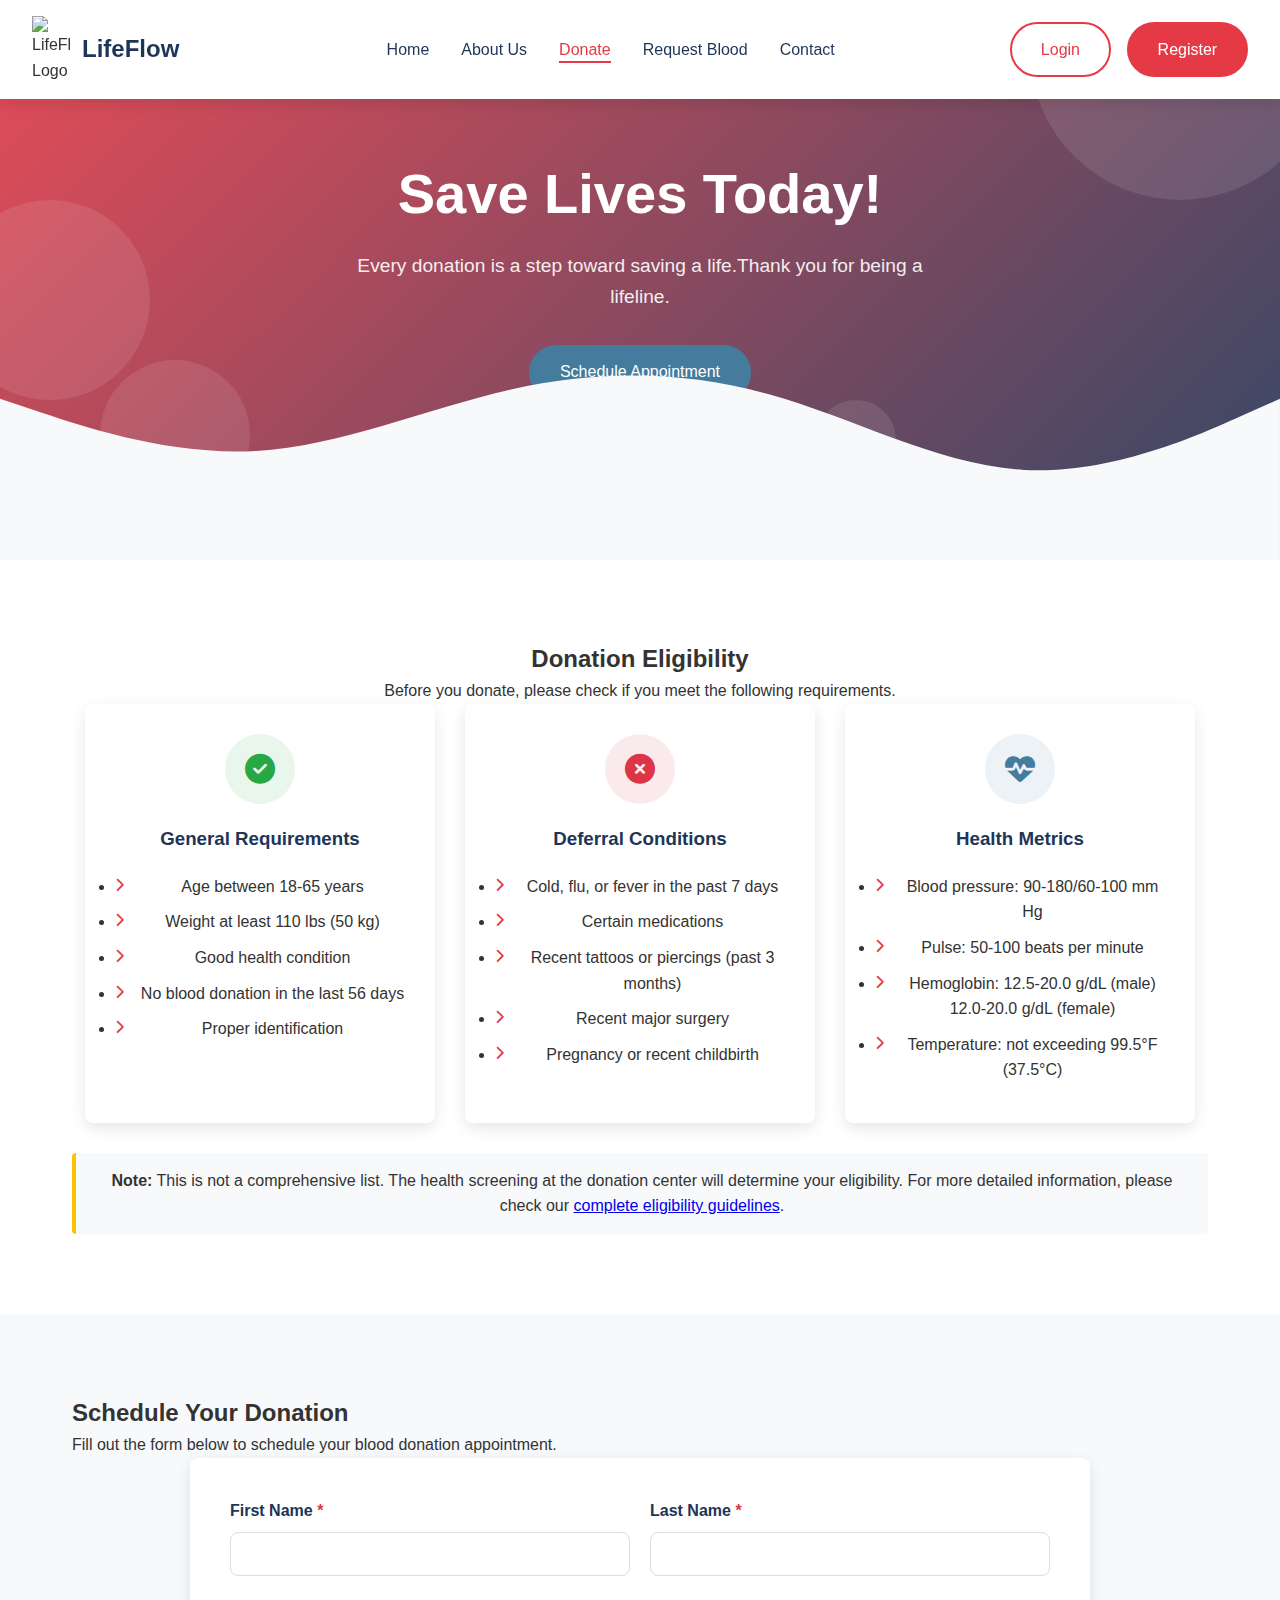
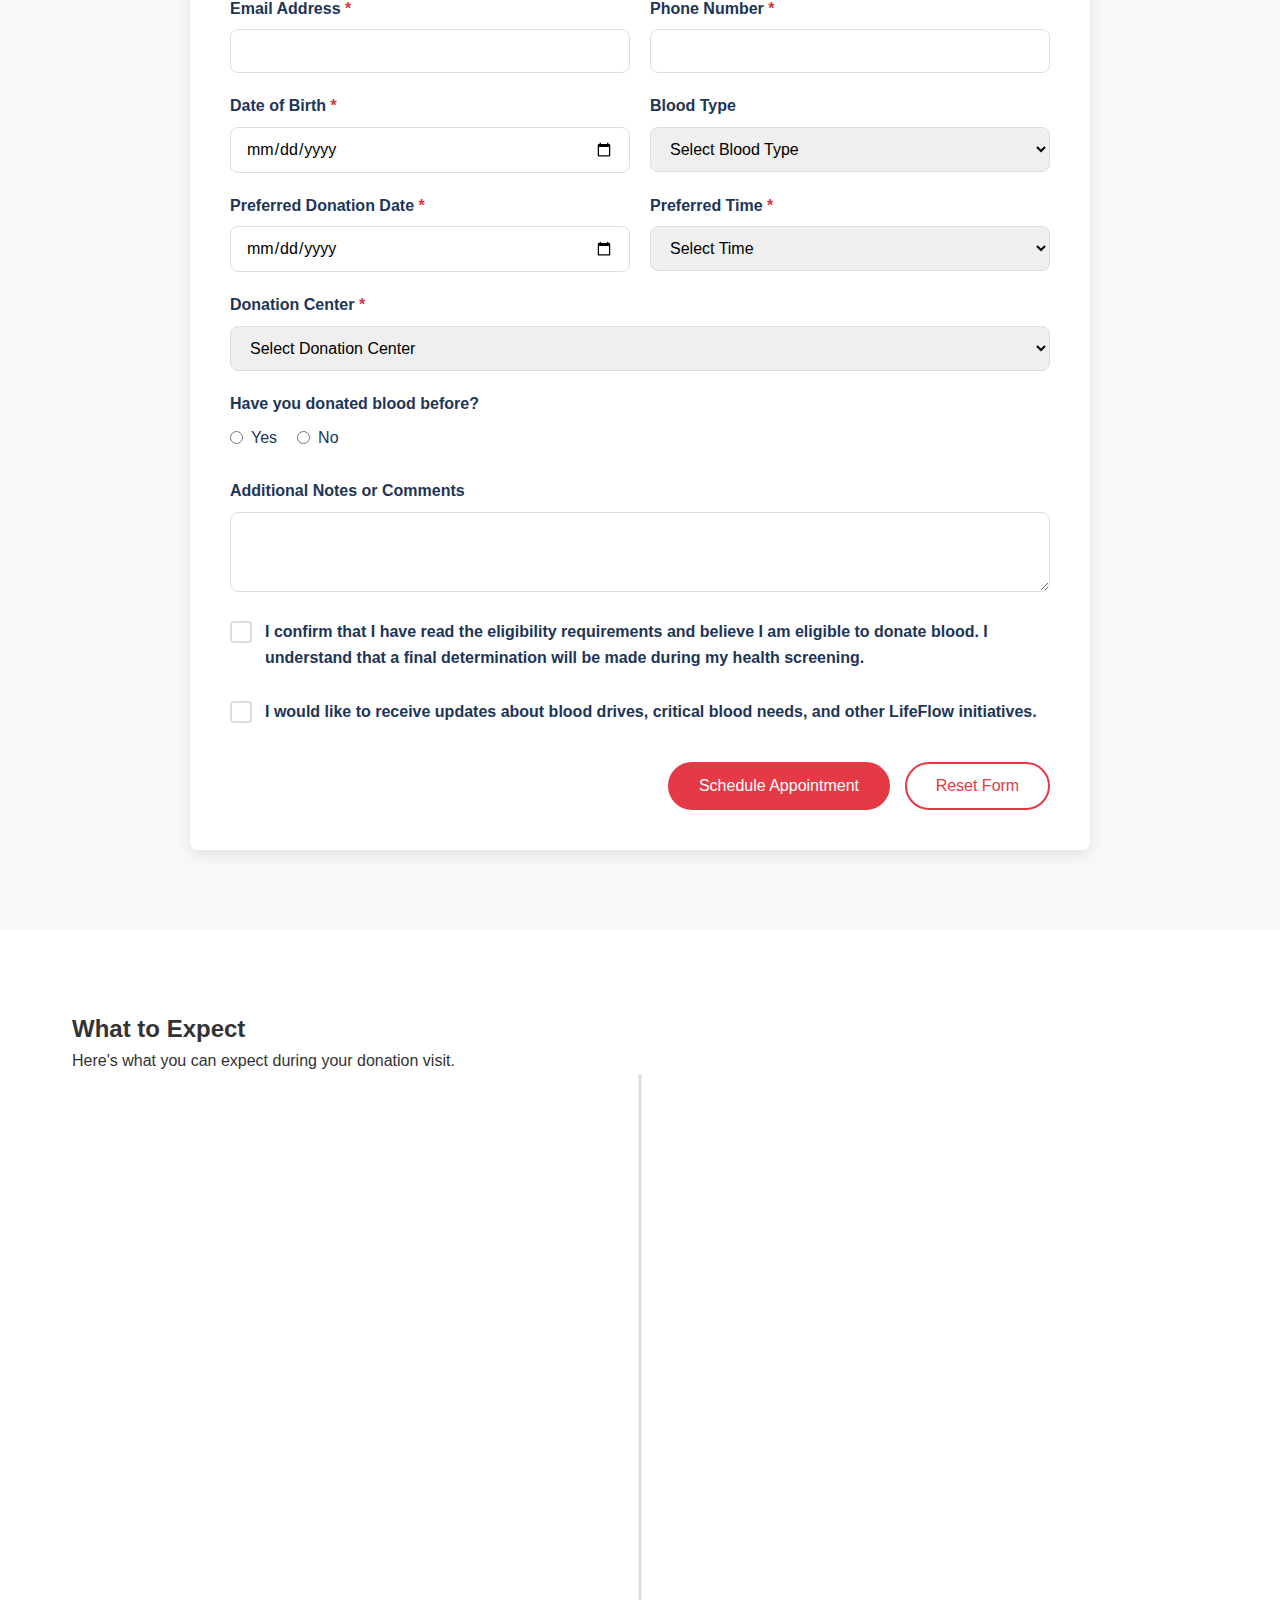
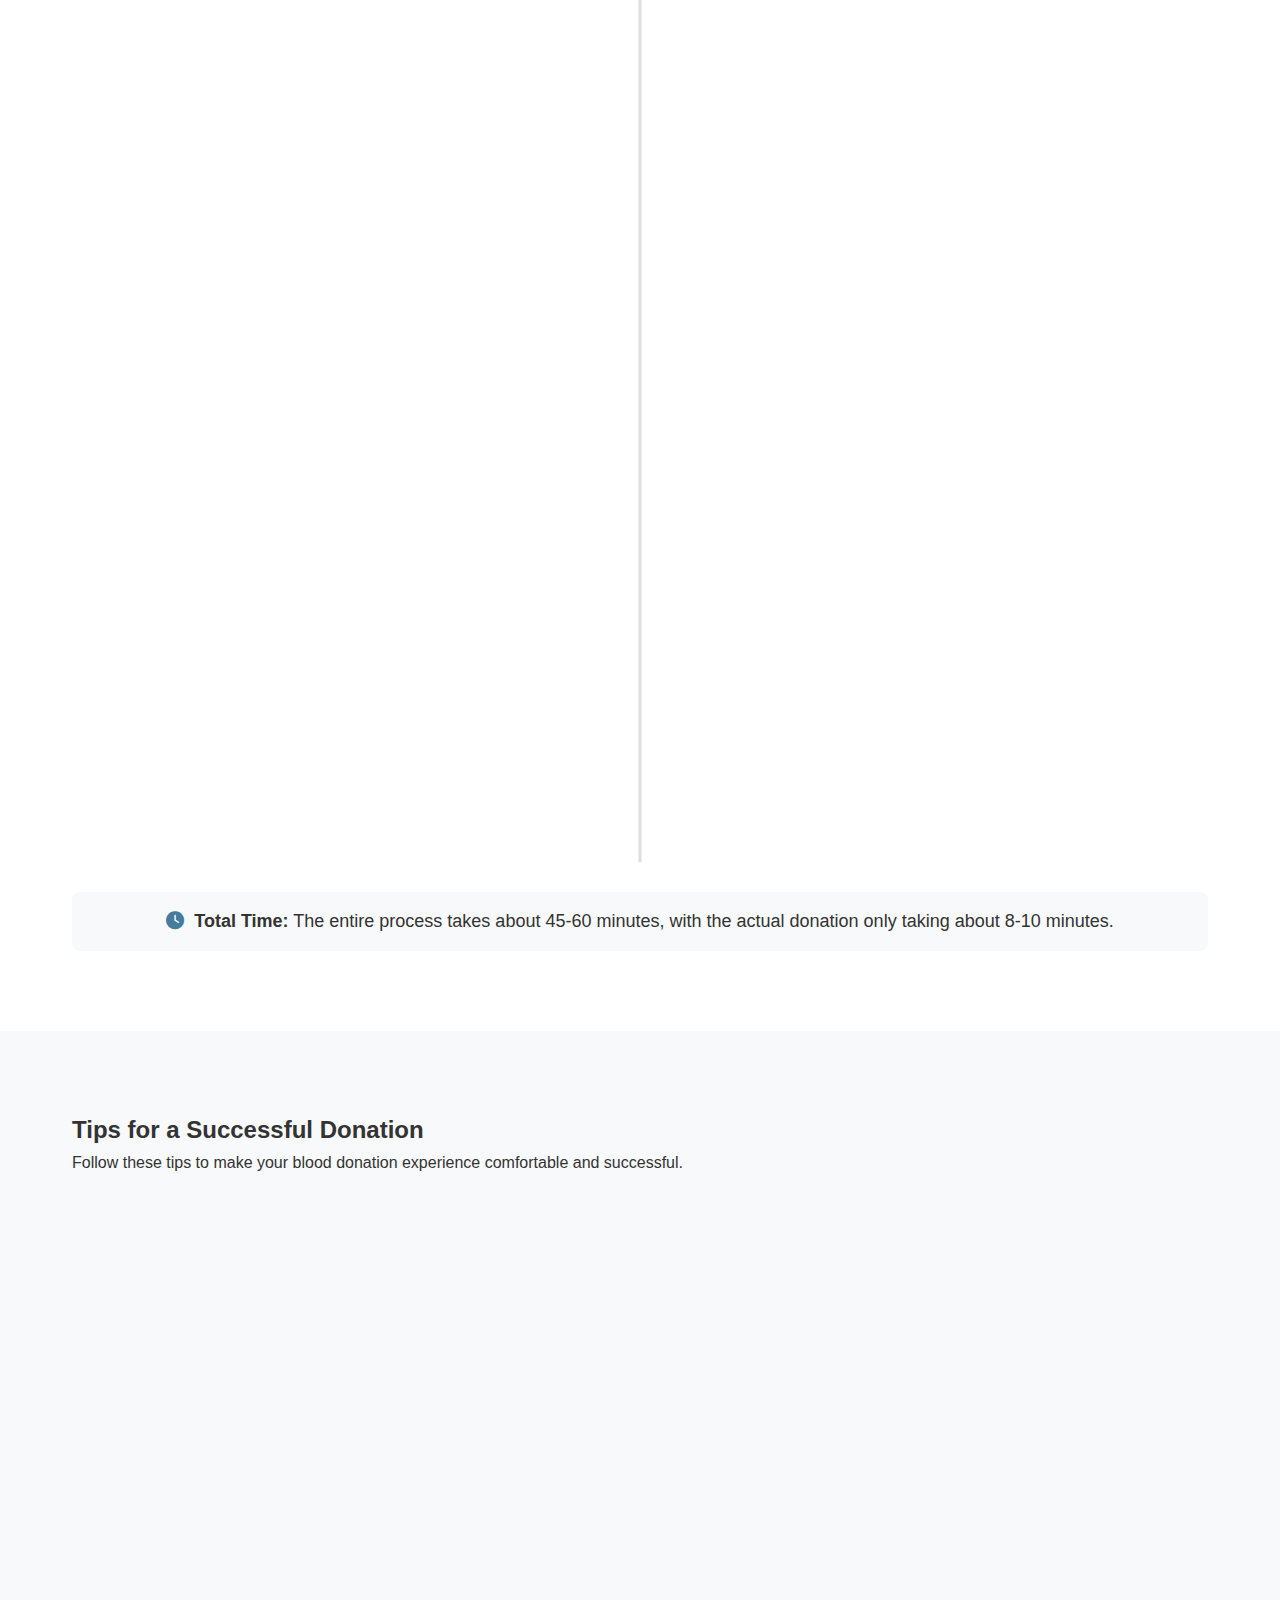
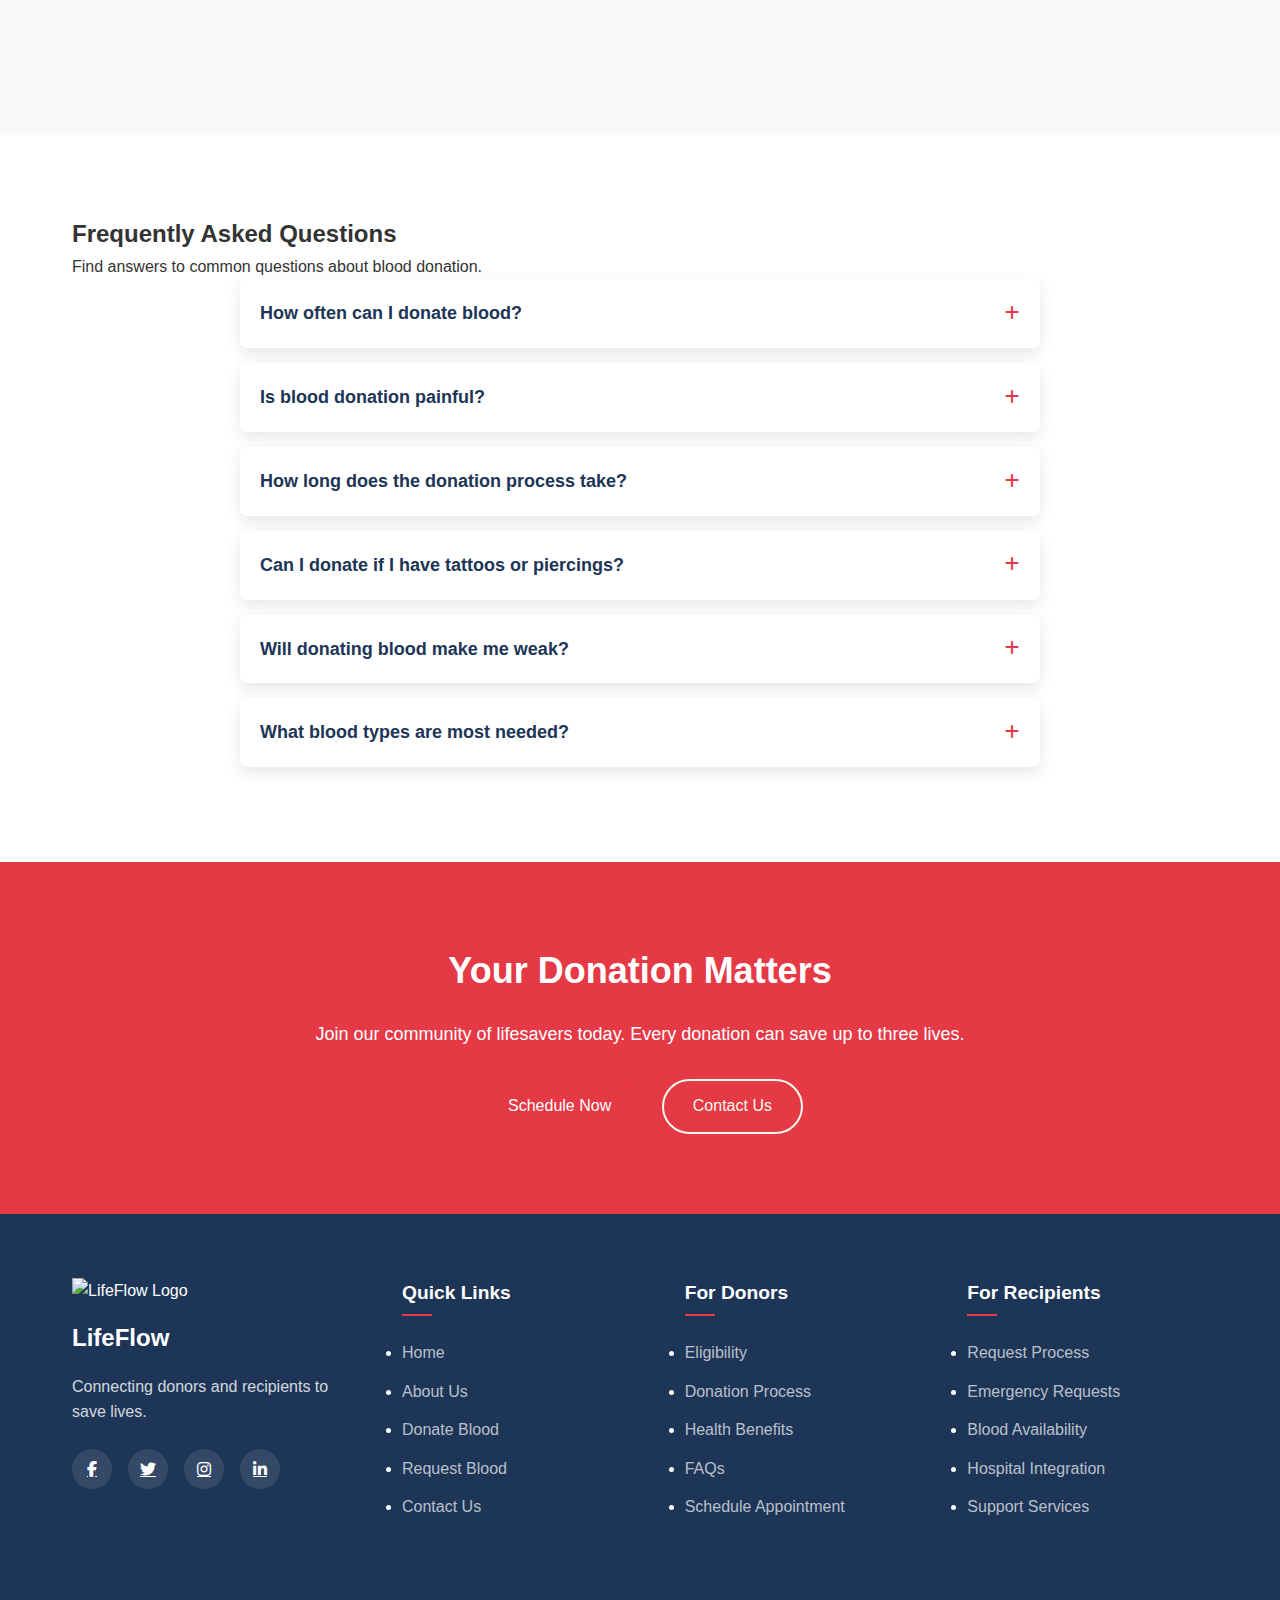
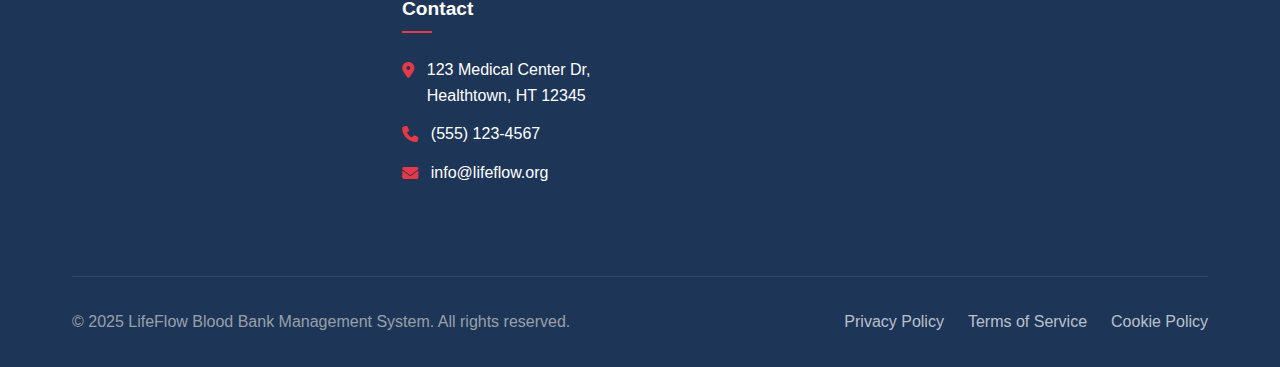
==== commit 27d11142: "Update donor.html" ====
--- a/donor.html
+++ b/donor.html
@@ -45,9 +45,9 @@
         </div>
         <div class="hero-content">
             <h1>Save Lives Today!</h1>
-            <p>Your generosity can be someone's lifeline.</p>
+            <p>Every donation is a step toward saving a life.Thank you for being a lifeline.</p>
             <div class="hero-buttons">
-                <a href="#" class="btn btn-secondary">Learn More</a>
+                <a href="#appointment-section" class="btn btn-secondary">Schedule Appointment</a>
             </div>
         </div>
         <div class="hero-wave">
@@ -116,6 +116,7 @@
     
     <!-- Donation Form Section -->
     <section class="donation-form-section">
+        <div id="appointment-section"></div>
         <div class="container">
             <div class="section-title">
                 <h2>Schedule Your Donation</h2>
@@ -461,7 +462,7 @@
                 <h2>Your Donation Matters</h2>
                 <p>Join our community of lifesavers today. Every donation can save up to three lives.</p>
                 <div class="cta-buttons">
-                    <a href="#" class="btn btn-primary">Schedule Now</a>
+                    <a href="#appointment-section" class="btn btn-primary">Schedule Now</a>
                     <a href="#" class="btn btn-outline-light">Contact Us</a>
                 </div>
             </div>
--- a/donor.css
+++ b/donor.css
@@ -1,5 +1,22 @@
 /* Global Styles */
 :root {
+    --primary: #e63946;
+    --primary-light: #ff8b98;
+    --secondary: #457b9d;
+    --tertiary: #a8dadc;
+    --light: #f1faee;
+    --dark: #1d3557;
+    --accent: #a8dadc;
+    --success: #2a9d8f;
+    --warning: #e9c46a;
+    --gray-bg: #f8f9fa;
+    --gray-light: #e9ecef;
+    --gray-medium: #dee2e6;
+    --gray-dark: #6c757d;
+    --transition: all 0.3s ease;
+    --shadow: 0 5px 15px rgba(0, 0, 0, 0.1);
+    --shadow-lg: 0 10px 25px rgba(0, 0, 0, 0.15);
+    --border-radius: 10px;
     --primary-color: #e63946;
     --secondary-color: #457b9d;
     --light-color: #f8f9fa;
@@ -17,125 +34,107 @@
     margin: 0;
     padding: 0;
     box-sizing: border-box;
+    font-family: 'Poppins', sans-serif;
 }
 
 body {
-    font-family: 'Segoe UI', Tahoma, Geneva, Verdana, sans-serif;
+    background-color: #f5f5f5;
+    color:#333 ;
     line-height: 1.6;
-    color: #333;
-    background-color: #fff;
-}
-
-a {
-    text-decoration: none;
-    color: var(--secondary-color);
-    transition: var(--transition);
-}
-
-a:hover {
-    color: var(--primary-color);
-}
-
-ul {
-    list-style: none;
+    overflow-x: hidden;
 }
 
 .container {
-    width: 100%;
     max-width: 1200px;
     margin: 0 auto;
-    padding: 0 20px;
-}
-
-.section-title {
-    text-align: center;
-    margin-bottom: 40px;
-}
-
-.section-title h2 {
-    font-size: 32px;
-    color: var(--dark-color);
-    margin-bottom: 10px;
-    position: relative;
-    display: inline-block;
-}
-
-.section-title h2::after {
-    content: '';
-    position: absolute;
-    width: 60%;
-    height: 3px;
-    background-color: var(--primary-color);
-    bottom: -10px;
-    left: 50%;
-    transform: translateX(-50%);
-}
-
-.section-title p {
-    color: var(--gray-color);
-    font-size: 18px;
-}
-
-/* Button Styles */
+    padding: 0 2rem;
+}
+
+/* Buttons */
 .btn {
-    display: inline-block;
-    padding: 10px 20px;
-    border-radius: var(--border-radius);
-    font-weight: 600;
-    text-align: center;
+    padding: 0.8rem 1.8rem;
+    border-radius: 30px;
+    font-weight: 500;
     cursor: pointer;
     transition: var(--transition);
+    text-decoration: none;
+    display: inline-block;
+    text-align: center;
     border: none;
-    font-size: 16px;
+    font-size: 1rem;
 }
 
 .btn-primary {
-    background-color: var(--primary-color);
+    background-color: var(--primary);
     color: white;
+    border: 2px solid var(--primary);
 }
 
 .btn-primary:hover {
-    background-color: #d62e3d;
+    background-color: var(--primary-light);
+    border-color: var(--primary-light);
+}
+
+.btn-secondary {
+    background-color: var(--secondary);
     color: white;
+    border: 2px solid var(--secondary);
+}
+
+.btn-secondary:hover {
+    background-color: #3d6e8c;
+    border-color: #3d6e8c;
+}
+
+.btn-light {
+    background-color: var(--light);
+    color: var(--dark);
+    border: 2px solid var(--light);
+}
+
+.btn-light:hover {
+    background-color: white;
+    border-color: white;
 }
 
 .btn-outline {
-    background-color: transparent;
-    border: 2px solid var(--secondary-color);
-    color: var(--secondary-color);
+    border: 2px solid var(--primary);
+    background: transparent;
+    color: var(--primary);
 }
 
 .btn-outline:hover {
-    background-color: var(--secondary-color);
+    background-color: var(--primary);
     color: white;
 }
 
 .btn-outline-light {
-    background-color: transparent;
-    border: 2px solid white;
-    color: white;
+    border: 2px solid var(--light);
+    background: transparent;
+    color: var(--light);
 }
 
 .btn-outline-light:hover {
-    background-color: white;
-    color: var(--primary-color);
+    background-color: var(--light);
+    color: var(--dark);
 }
 
 /* Navigation */
 .navbar {
     background-color: white;
-    box-shadow: 0 2px 10px rgba(0, 0, 0, 0.1);
-    position: sticky;
+    box-shadow: var(--shadow);
+    position: fixed;
+    width: 100%;
+    z-index: 1000;
+    padding: 1rem 2rem;
     top: 0;
-    z-index: 100;
 }
 
 .nav-container {
     display: flex;
     justify-content: space-between;
     align-items: center;
-    padding: 15px 20px;
-    max-width: 1200px;
+    max-width: 1400px;
     margin: 0 auto;
 }
 
@@ -145,30 +144,35 @@
 }
 
 .logo img {
-    height: 40px;
+    width: 40px;
     margin-right: 10px;
 }
 
 .logo h1 {
-    color: var(--primary-color);
-    font-size: 24px;
-    font-weight: 700;
+    font-size: 1.5rem;
+    font-weight: 600;
+    color: var(--dark);
+    margin: 0;
 }
 
 .nav-links {
     display: flex;
-    align-items: center;
+    list-style: none;
+    margin: 0;
+    padding: 0;
 }
 
 .nav-links li {
-    margin: 0 15px;
+    margin-left: 2rem;
 }
 
 .nav-links a {
-    color: var(--dark-color);
-    font-weight: 600;
+    text-decoration: none;
+    color: var(--dark);
+    font-weight: 500;
+    transition: var(--transition);
     position: relative;
-    padding: 5px 0;
+    padding-bottom: 5px;
 }
 
 .nav-links a:after {
@@ -176,119 +180,115 @@
     position: absolute;
     width: 0;
     height: 2px;
-    background-color: var(--primary-color);
+    background-color: var(--primary);
     bottom: 0;
     left: 0;
-    transition: width 0.3s ease;
-}
-
-.nav-links a:hover:after,
-.nav-links a.active:after {
+    transition: width 0.3s;
+}
+
+.nav-links a:hover, .nav-links a.active {
+    color: var(--primary);
+}
+
+.nav-links a:hover:after, .nav-links a.active:after {
     width: 100%;
 }
 
-.nav-links a.active {
-    color: var(--primary-color);
-}
-
 .nav-buttons {
     display: flex;
-    gap: 10px;
+    gap: 1rem;
 }
 
 .hamburger {
     display: none;
     cursor: pointer;
-    font-size: 24px;
-    color: var(--dark-color);
-}
-
-/* Page Hero Section */
-.page-hero {
+    font-size: 1.5rem;
+    color: var(--dark);
+    background: none;
+    border: none;
+}
+
+.hero {
+    background: linear-gradient(135deg, rgba(230, 57, 70, 0.9) 0%, rgba(29, 53, 87, 0.9) 100%), url('images/hero-bg.jpg') center/cover no-repeat;
+    color: white;
+    padding: 10rem 2rem 10rem;
+    text-align: center;
     position: relative;
-    padding: 100px 0 120px;
-    text-align: center;
     overflow: hidden;
-    background-color: #f1f8fe;
 }
 
 .hero-content {
+    max-width: 800px;
+    margin: 0 auto;
     position: relative;
     z-index: 2;
-    max-width: 800px;
-    margin: 0 auto;
-    padding: 0 20px;
-}
-
-.hero-content h1 {
-    font-size: 48px;
-    color: var(--dark-color);
-    margin-bottom: 20px;
-    animation: fadeInUp 1s ease;
-}
-
-.hero-content p {
-    font-size: 20px;
-    color: var(--gray-color);
-    margin-bottom: 30px;
-    animation: fadeInUp 1.2s ease;
+}
+
+.hero h1 {
+    font-size: 3.5rem;
+    margin-bottom: 1.5rem;
+    font-weight: 700;
+    line-height: 1.2;
+}
+
+.hero p {
+    font-size: 1.2rem;
+    margin-bottom: 2rem;
+    max-width: 600px;
+    margin-left: auto;
+    margin-right: auto;
+    opacity: 0.9;
+}
+
+.hero-buttons {
+    display: flex;
+    justify-content: center;
+    gap: 1rem;
+    margin-top: 2rem;
 }
 
 .shapes {
     position: absolute;
+    top: 0;
+    left: 0;
     width: 100%;
     height: 100%;
-    top: 0;
-    left: 0;
+    overflow: hidden;
     z-index: 1;
 }
 
 .shape {
     position: absolute;
-    opacity: 0.1;
+    background-color: rgba(255, 255, 255, 0.1);
+    border-radius: 50%;
 }
 
 .shape-1 {
     width: 300px;
     height: 300px;
-    border-radius: 50%;
-    background-color: var(--primary-color);
     top: -100px;
-    left: -100px;
+    right: -50px;
 }
 
 .shape-2 {
+    width: 150px;
+    height: 150px;
+    bottom: 50px;
+    left: 100px;
+}
+
+.shape-3 {
     width: 200px;
     height: 200px;
-    border-radius: 50%;
-    background-color: var(--secondary-color);
-    bottom: -50px;
-    right: -50px;
-}
-
-.shape-3 {
-    width: 150px;
-    height: 150px;
-    border-radius: 50%;
-    background-color: var(--warning-color);
-    top: 50px;
-    right: 20%;
-}
+    top: 200px;
+    left: -50px;
+}
+
 .shape-4 {
-    width: 150px;
-    height: 150px;
-    border-radius: 50%;
-    background-color: var(--territiory-color);
-    top: 50px;
-    right: 20%;
-}
-.shape-5 {
-    width: 150px;
-    height: 150px;
-    border-radius: 50%;
-    background-color: var(--warning-color);
-    top: 50px;
-    right: 20%;
+    width: 80px;
+    height: 80px;
+    bottom: 80px;
+    right: 30%;
 }
 
 .hero-wave {
@@ -296,14 +296,16 @@
     bottom: -10px;
     left: 0;
     width: 100%;
+    z-index: 3;
     line-height: 0;
-    z-index: 2;
+   
 }
 
 /* Eligibility Section */
 .eligibility-section {
     padding: 80px 0;
     background-color: #fff;
+    text-align: center;
 }
 
 .eligibility-container {
@@ -806,50 +808,48 @@
 
 /* Footer */
 .footer {
-    background-color: var(--dark-color);
-    color: #f8f9fa;
-    padding: 70px 0 20px;
-}
+    background-color: var(--dark);
+    color: white;
+    padding: 4rem 0 2rem;
 
 .footer-content {
-    display: flex;
-    flex-wrap: wrap;
-    justify-content: space-between;
-    margin-bottom: 40px;
+    display: grid;
+    grid-template-columns: 1fr 3fr;
+    gap: 3rem;
+    margin-bottom: 3rem;
 }
 
 .footer-logo {
-    flex: 1;
-    min-width: 250px;
-    margin-bottom: 30px;
+    text-align: left;
+
 }
 
 .footer-logo img {
-    height: 50px;
-    margin-bottom: 15px;
+    width: 60px;
+    margin-bottom: 1rem;
 }
 
 .footer-logo h3 {
-    font-size: 22px;
-    margin-bottom: 10px;
+    font-size: 1.5rem;
+    margin-bottom: 1rem;
 }
 
 .footer-logo p {
-    margin-bottom: 20px;
-    color: #ccc;
+    opacity: 0.8;
+    margin-bottom: 1.5rem;
 }
 
 .social-icons {
     display: flex;
-    gap: 15px;
+    gap: 1rem;
 }
 
 .social-icons a {
     display: flex;
     align-items: center;
     justify-content: center;
-    width: 36px;
-    height: 36px;
+    width: 40px;
+    height: 40px;
     border-radius: 50%;
     background-color: rgba(255, 255, 255, 0.1);
     color: white;
@@ -858,15 +858,15 @@
 
 .social-icons a:hover {
     background-color: var(--primary-color);
-    transform: translateY(-3px);
+    transform: translateY(-5px);
 }
 
 .footer-links {
-    flex: 2;
-    display: flex;
-    flex-wrap: wrap;
-    justify-content: space-between;
-}
+    display: grid;
+    grid-template-columns: repeat(auto-fit, minmax(200px, 1fr));
+    gap: 2rem;
+}
+
 
 .footer-links-column {
     flex: 1;
@@ -876,10 +876,10 @@
 }
 
 .footer-links-column h4 {
-    color: white;
-    margin-bottom: 20px;
+    font-size: 1.2rem;
+    margin-bottom: 1.5rem;
     position: relative;
-    display: inline-block;
+    padding-bottom: 0.5rem;
 }
 
 .footer-links-column h4::after {
@@ -888,62 +888,160 @@
     width: 30px;
     height: 2px;
     background-color: var(--primary-color);
-    bottom: -10px;
+    bottom: 0px;
     left: 0;
 }
 
 .footer-links-column ul li {
-    margin-bottom: 10px;
+    margin-bottom: 0.8rem;
 }
 
 .footer-links-column ul li a {
-    color: #ccc;
+    color: rgba(255, 255, 255, 0.7);
+    text-decoration: none;
     transition: var(--transition);
 }
 
 .footer-links-column ul li a:hover {
-    color: white;
+    color: var(--primary);
     padding-left: 5px;
 }
 
 .contact-info li {
-    padding-left: 25px;
-    position: relative;
-    margin-bottom: 15px;
+    display: flex;
+    align-items: flex-start;
+    margin-bottom: 1rem;
 }
 
 .contact-info li i {
-    position: absolute;
-    left: 0;
-    top: 4px;
-    color: var(--primary-color);
+    margin-right: 0.8rem;
+    margin-top: 5px;
+    color: var(--primary);
 }
 
 .footer-bottom {
     border-top: 1px solid rgba(255, 255, 255, 0.1);
-    padding-top: 20px;
-    display: flex;
+    padding-top: 2rem;
+    display: flex;
+    flex-wrap: wrap;
     justify-content: space-between;
-    flex-wrap: wrap;
-    gap: 20px;
+    align-items: center;
 }
 
 .footer-bottom p {
     color: #ccc;
-}
-
+    opacity: 0.7;
+}
 .footer-bottom-links {
     display: flex;
-    flex-wrap: wrap;
-    gap: 20px;
+    list-style: none;
+}
+
+.footer-bottom-links li {
+    margin-left: 1.5rem;
 }
 
 .footer-bottom-links a {
-    color: #ccc;
+    color: rgba(255, 255, 255, 0.7);
+    text-decoration: none;
+    transition: var(--transition);
 }
 
 .footer-bottom-links a:hover {
-    color: white;
+    color: var(--primary);
+}
+@media (max-width: 768px) {
+    .nav-links {
+        position: fixed;
+        top: 80px;
+        left: -100%;
+        width: 100%;
+        height: calc(100vh - 80px);
+        background-color: white;
+        flex-direction: column;
+        align-items: center;
+        justify-content: flex-start;
+        padding-top: 2rem;
+        transition: var(--transition);
+        box-shadow: var(--shadow);
+    }
+    
+    .nav-links.active {
+        left: 0;
+    }
+    
+    .nav-links li {
+        margin: 1rem 0;
+    }
+    
+    .hamburger {
+        display: block;
+    }
+    
+    .nav-buttons {
+        display: none;
+    }
+    
+    .hero {
+        padding: 8rem 1rem 6rem;
+    }
+    
+    .hero h1 {
+        font-size: 2.5rem;
+    }
+    
+    .hero p {
+        font-size: 1rem;
+    }
+    
+    .hero-buttons {
+        flex-direction: column;
+        gap: 1rem;
+    }
+    
+    .section-title h2 {
+        font-size: 2rem;
+    }
+    
+    .footer-content {
+        grid-template-columns: 1fr;
+    }
+    
+    .footer-logo {
+        text-align: center;
+        margin-bottom: 2rem;
+    }
+    
+    .social-icons {
+        justify-content: center;
+    }
+    
+    .footer-bottom {
+        flex-direction: column;
+        text-align: center;
+        gap: 1rem;
+    }
+    
+    .footer-bottom-links {
+        justify-content: center;
+    }
+    
+    .footer-bottom-links li {
+        margin: 0 0.75rem;
+    }
+    
+    .process-step {
+        flex-direction: column;
+    }
+    
+    .step-number {
+        margin-bottom: 1rem;
+    }
+    
+    .cta-buttons {
+        flex-direction: column;
+        gap: 1rem;
+    }
 }
 
 /* Animations */
